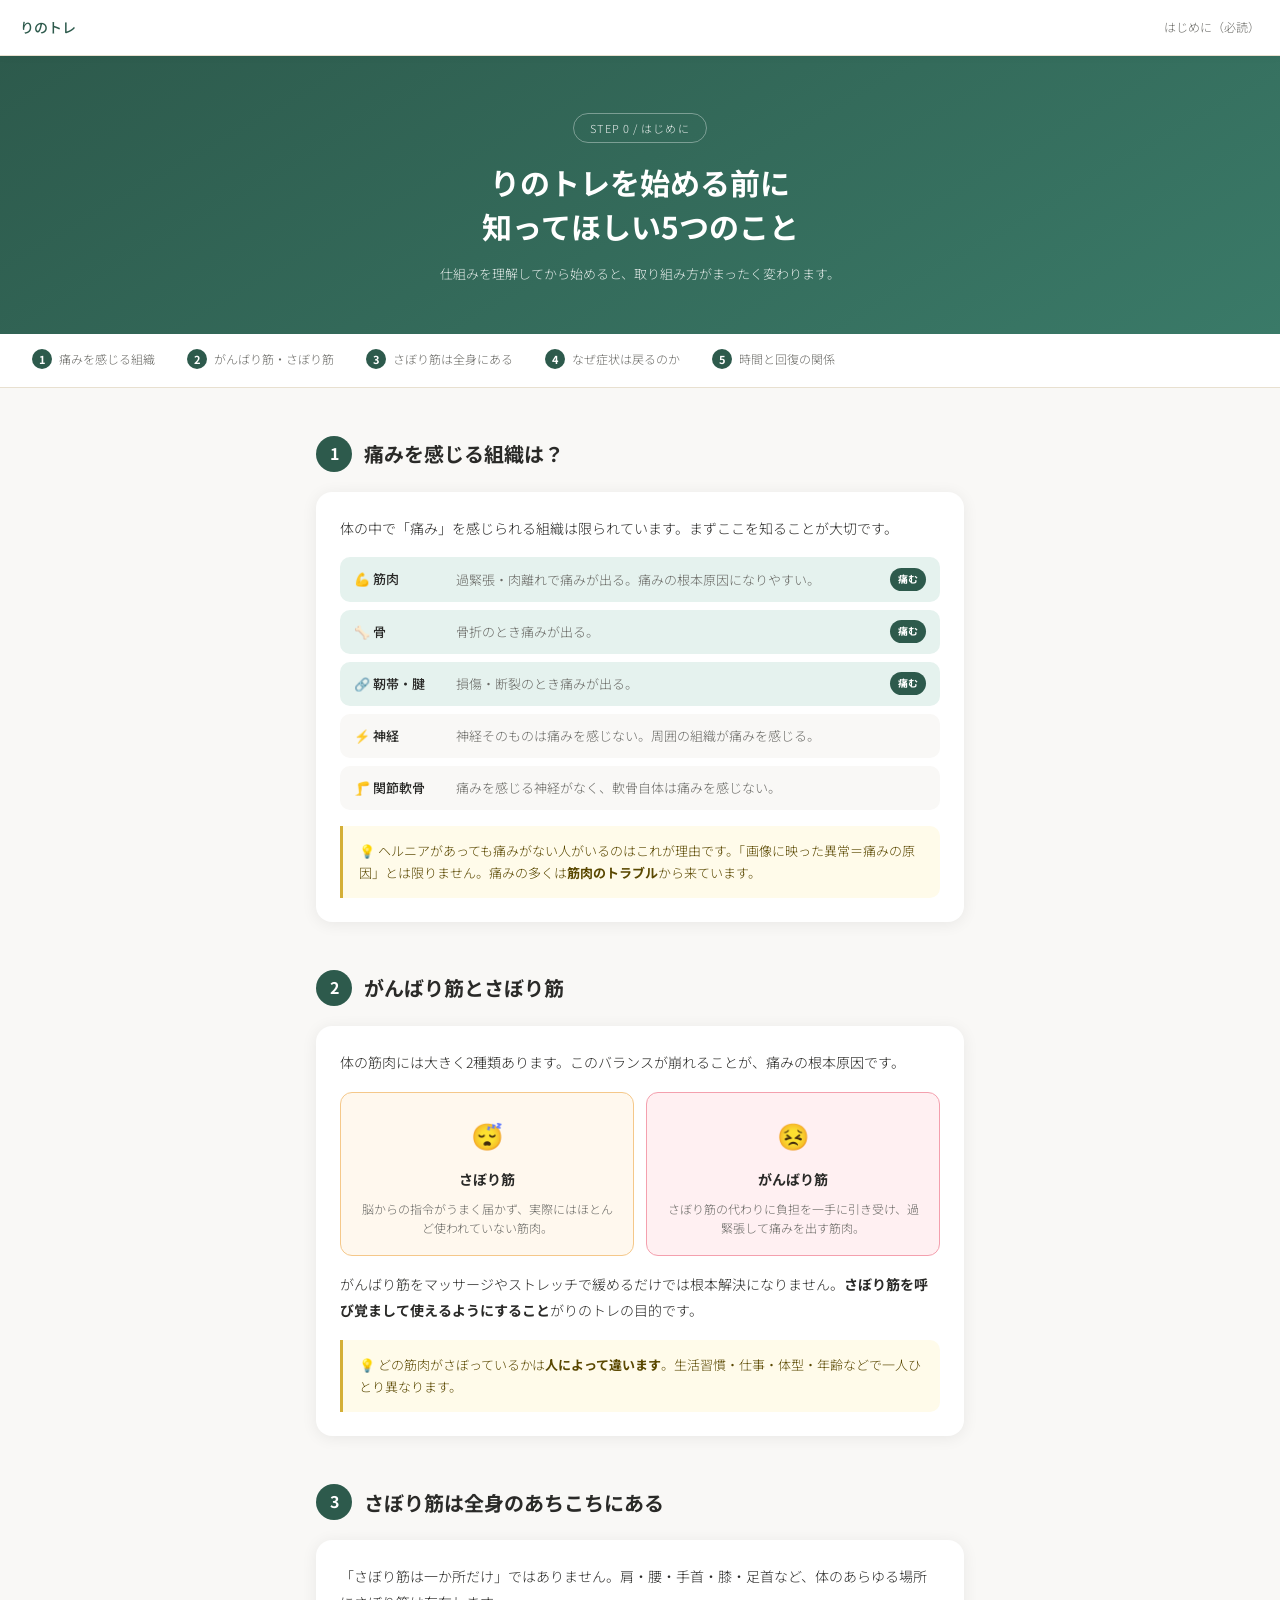
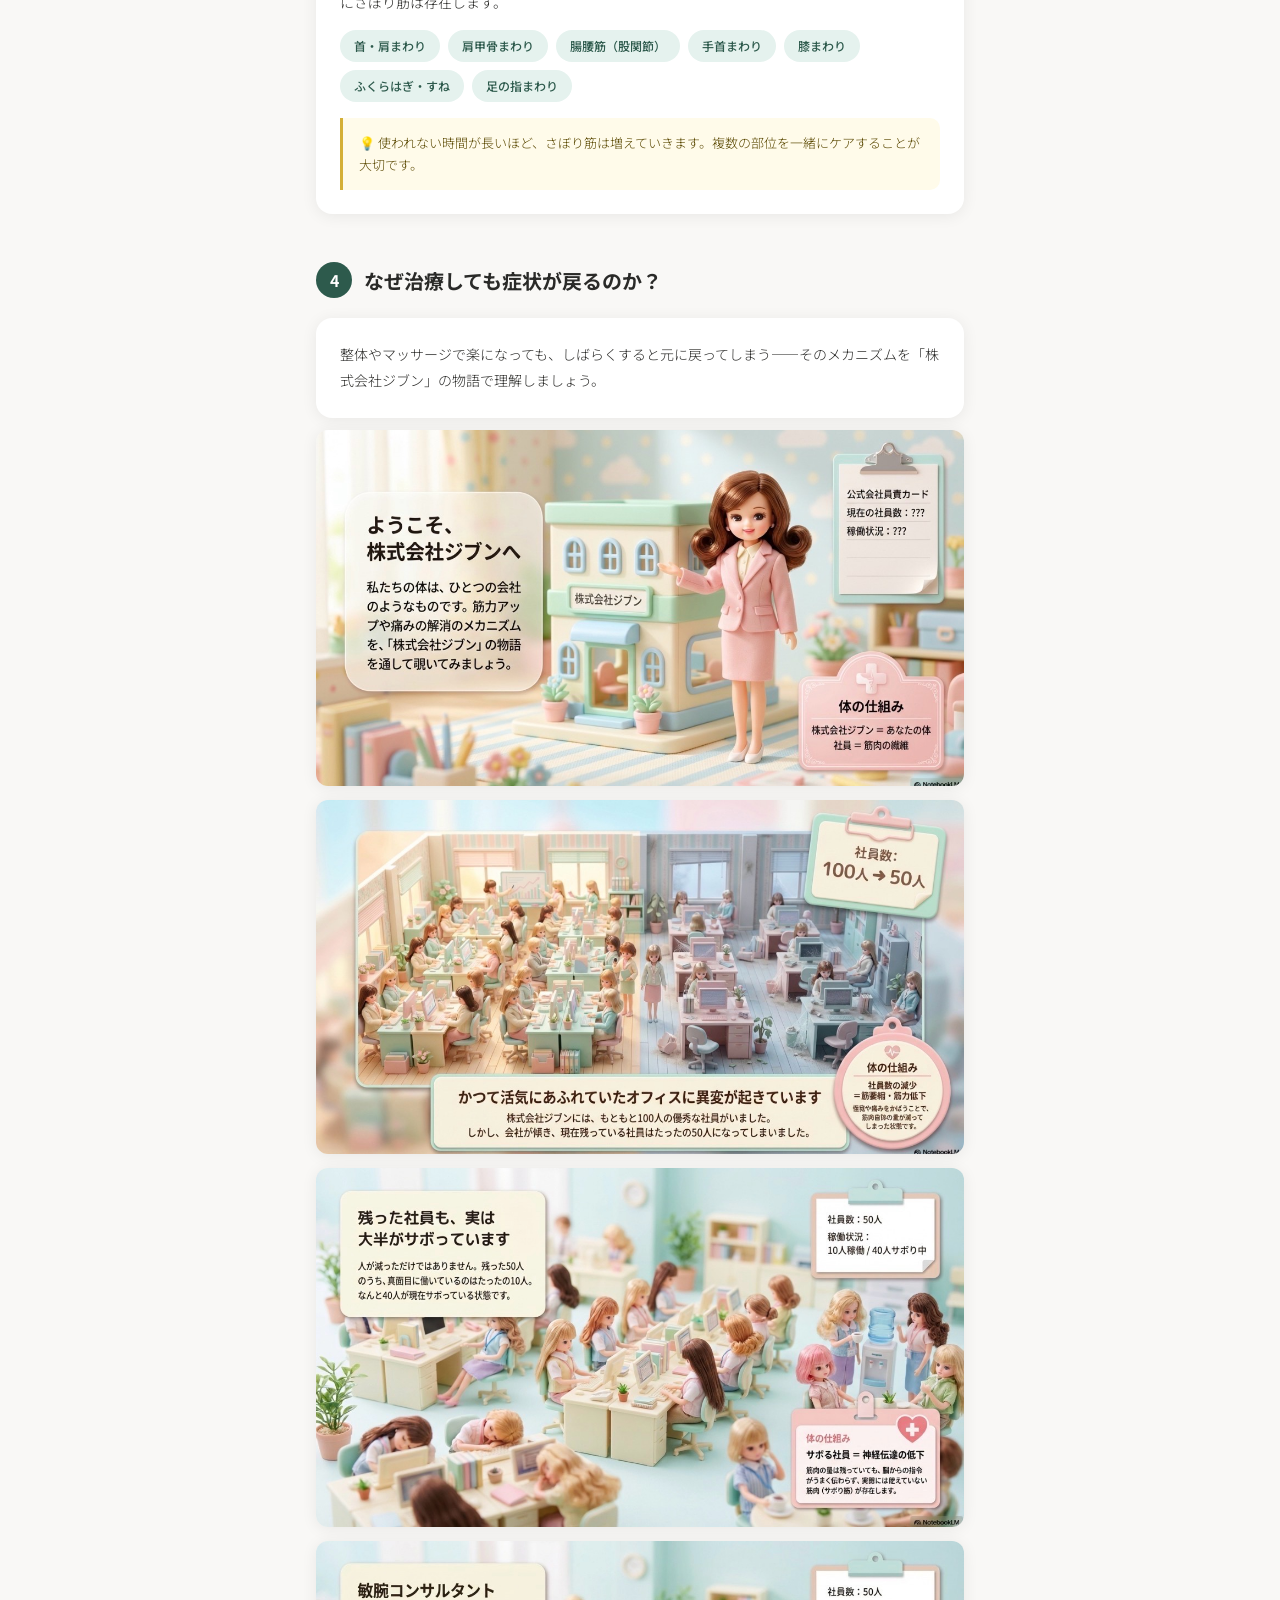
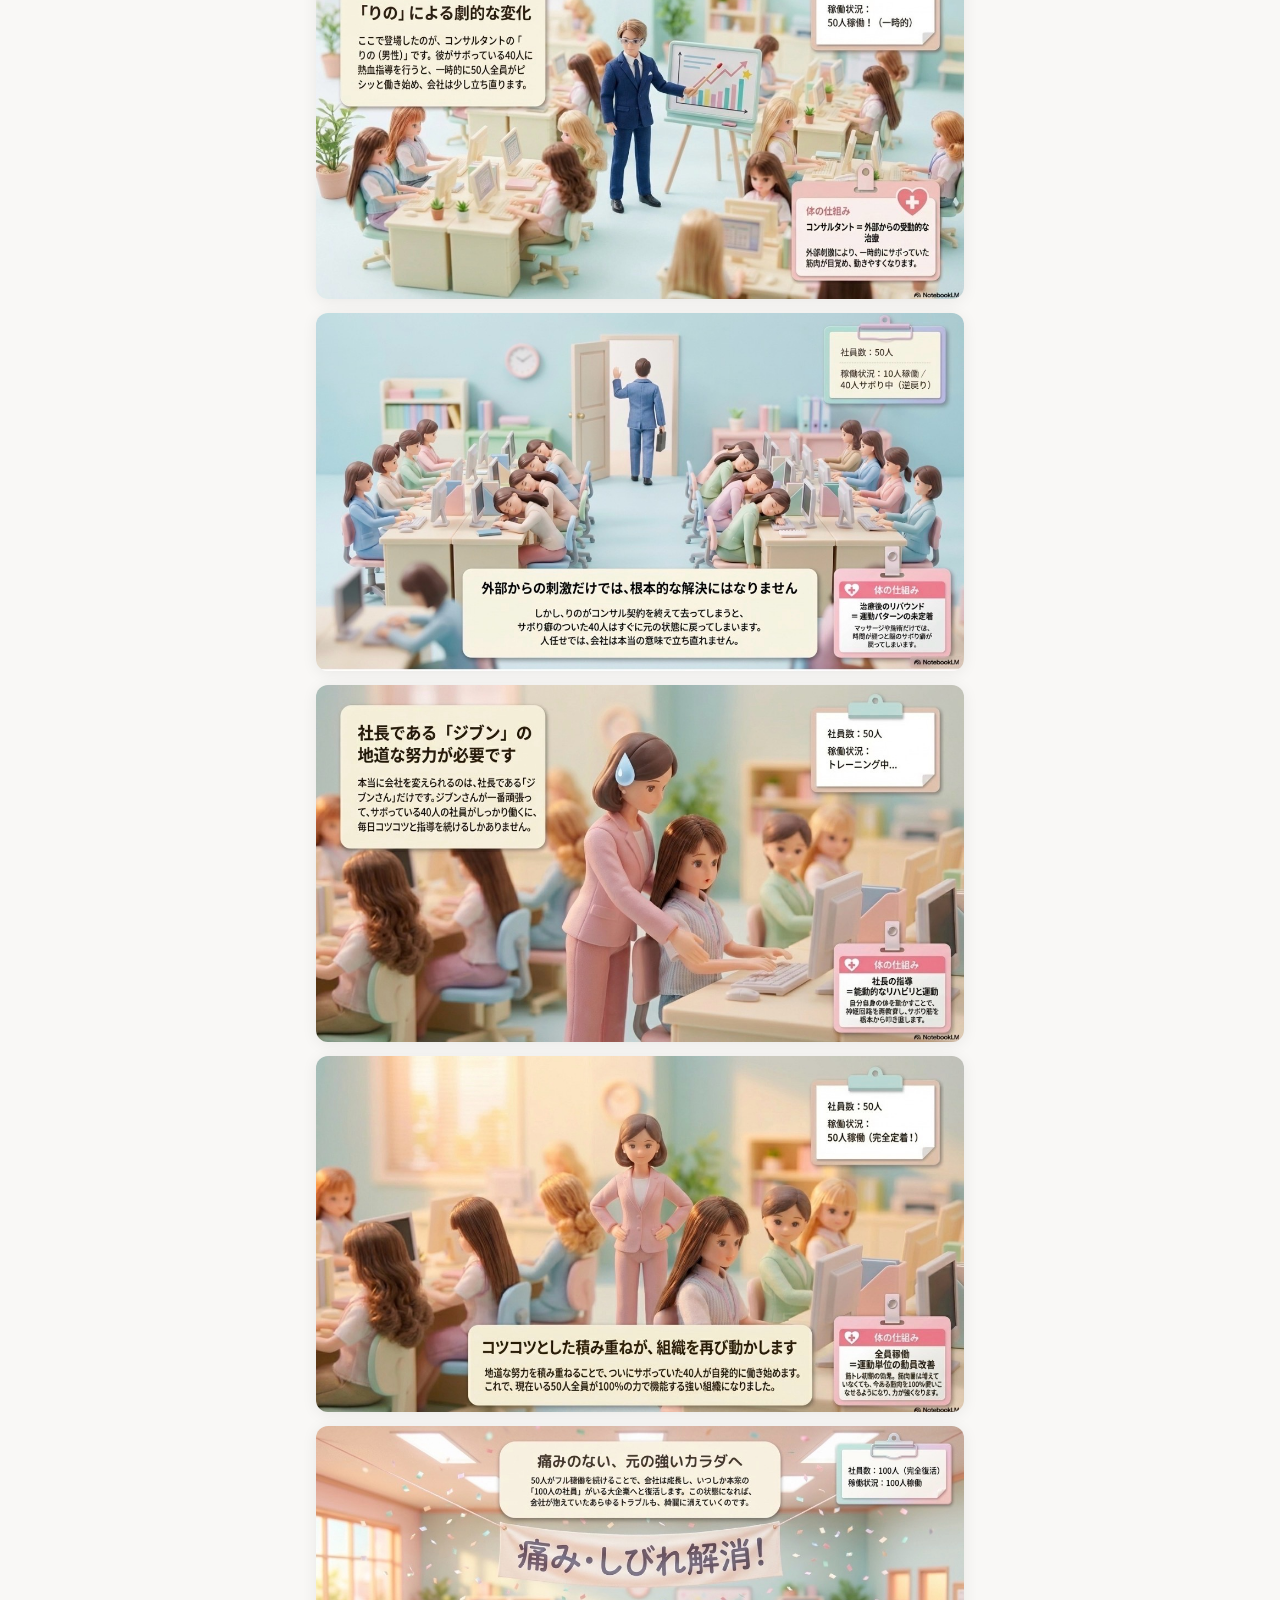
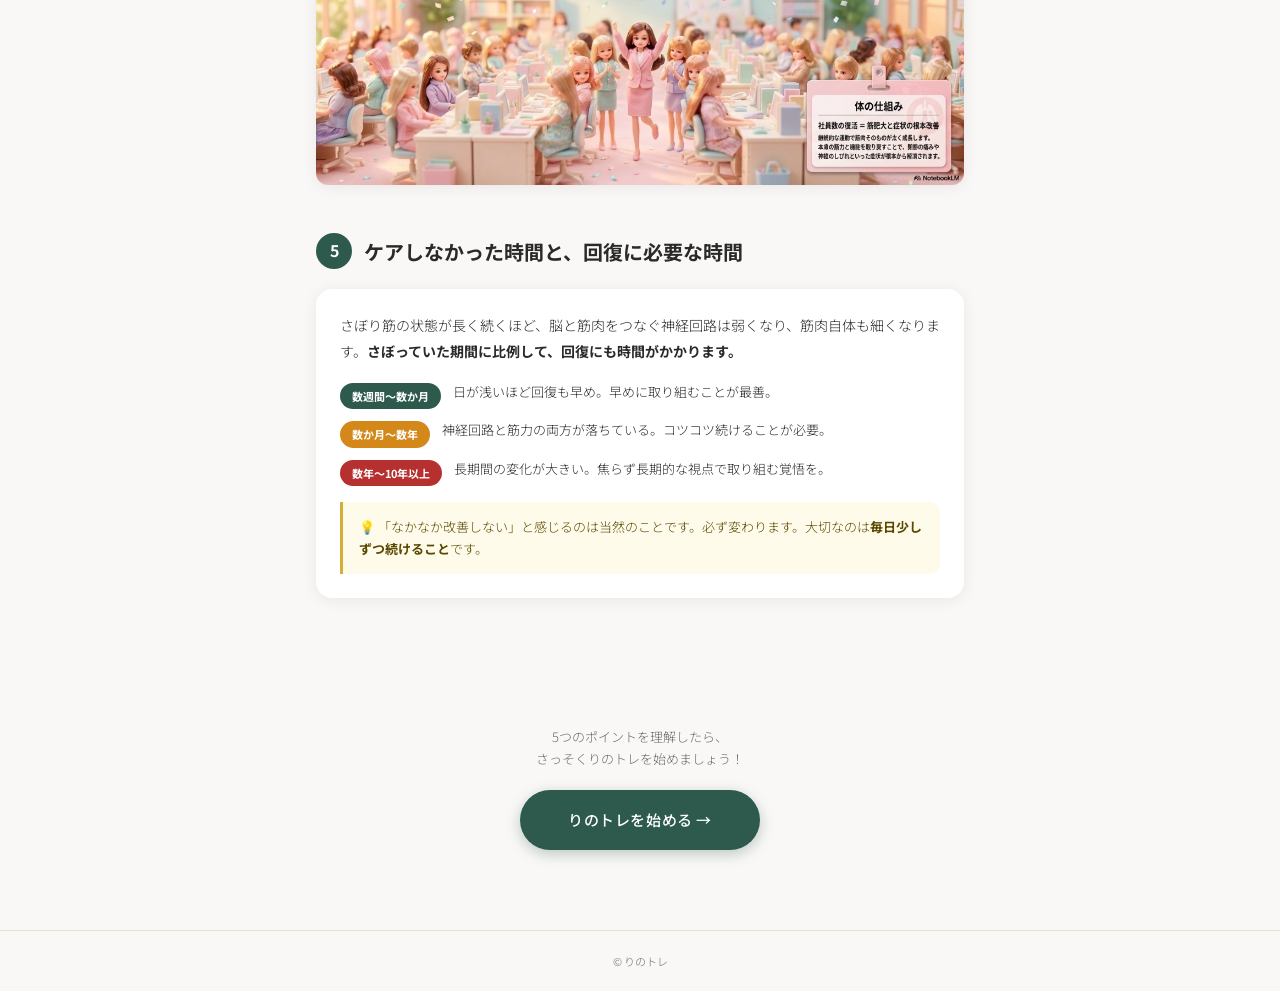
==== intro.html @ 824db657 "add intro page and update UX - Add intro.html: 前提条件5項目ページ（株式会社ジブン8枚画像含む） - Add story/ images: jibun-" ====
<!DOCTYPE html>
<html lang="ja">
<head>
  <meta charset="UTF-8">
  <meta name="viewport" content="width=device-width, initial-scale=1.0">
  <title>はじめに | りのトレ</title>
  <link rel="preconnect" href="https://fonts.googleapis.com">
  <link rel="preconnect" href="https://fonts.gstatic.com" crossorigin>
  <link href="https://fonts.googleapis.com/css2?family=Noto+Sans+JP:wght@300;400;500;700&display=swap" rel="stylesheet">
  <style>
    :root {
      --primary:    #2d5a4c;
      --primary-lt: #e5f2ee;
      --bg:         #f9f8f6;
      --white:      #ffffff;
      --charcoal:   #2A2A28;
      --mid:        #6A6A66;
      --border:     #E8E0D0;
      --accent:     #d4af37;
      --shadow:     0 2px 16px rgba(0,0,0,0.07);
      --radius:     16px;
    }

    *, *::before, *::after { margin: 0; padding: 0; box-sizing: border-box; }
    html { scroll-behavior: smooth; }
    body {
      font-family: 'Noto Sans JP', sans-serif;
      font-weight: 300;
      color: var(--charcoal);
      background: var(--bg);
      line-height: 1.85;
      -webkit-font-smoothing: antialiased;
    }

    /* ─── NAV ─── */
    nav {
      position: sticky; top: 0; z-index: 100;
      height: 56px;
      background: var(--white);
      border-bottom: 1px solid var(--border);
      display: flex; align-items: center; justify-content: space-between;
      padding: 0 20px;
      box-shadow: 0 1px 8px rgba(0,0,0,0.05);
    }
    .nav-logo { font-size: 14px; font-weight: 500; color: var(--primary); text-decoration: none; }
    .nav-sub  { font-size: 12px; color: var(--mid); }

    /* ─── HERO ─── */
    .hero {
      background: linear-gradient(150deg, var(--primary) 0%, #3a7a68 100%);
      color: #fff;
      text-align: center;
      padding: 56px 20px 48px;
    }
    .hero-badge {
      display: inline-block;
      border: 1px solid rgba(255,255,255,0.4);
      border-radius: 100px;
      padding: 4px 16px;
      font-size: 11px; letter-spacing: 0.1em;
      margin-bottom: 18px; opacity: 0.9;
    }
    .hero h1 {
      font-size: clamp(20px, 5vw, 30px);
      font-weight: 700; line-height: 1.45;
      margin-bottom: 14px;
    }
    .hero p {
      font-size: 13px; opacity: 0.85;
      max-width: 420px; margin: 0 auto;
    }

    /* ─── STEP STRIP ─── */
    .steps-strip {
      background: var(--white);
      border-bottom: 1px solid var(--border);
      overflow-x: auto;
      -webkit-overflow-scrolling: touch;
    }
    .steps-inner {
      display: flex; min-width: max-content;
      padding: 0 16px;
    }
    .step-link {
      display: flex; align-items: center; gap: 7px;
      padding: 14px 16px;
      text-decoration: none;
      font-size: 12px; color: var(--mid);
      border-bottom: 2px solid transparent;
      white-space: nowrap;
      transition: color 0.2s, border-color 0.2s;
    }
    .step-link:hover { color: var(--primary); border-bottom-color: var(--primary-lt); }
    .step-dot {
      width: 20px; height: 20px;
      background: var(--primary); color: #fff;
      border-radius: 50%;
      font-size: 11px; font-weight: 700;
      display: flex; align-items: center; justify-content: center;
      flex-shrink: 0;
    }

    /* ─── MAIN ─── */
    main { max-width: 680px; margin: 0 auto; padding: 48px 16px 80px; }

    /* ─── SECTION ─── */
    .sec { margin-bottom: 48px; }

    .sec-head {
      display: flex; align-items: center; gap: 12px;
      margin-bottom: 20px;
    }
    .sec-num {
      width: 36px; height: 36px; flex-shrink: 0;
      background: var(--primary); color: #fff;
      border-radius: 50%;
      font-size: 16px; font-weight: 700;
      display: flex; align-items: center; justify-content: center;
    }
    .sec-title {
      font-size: clamp(16px, 4vw, 20px);
      font-weight: 700; line-height: 1.35;
    }

    /* card */
    .card {
      background: var(--white);
      border-radius: var(--radius);
      box-shadow: var(--shadow);
      padding: 24px;
    }
    .card + .card { margin-top: 12px; }
    .card p { font-size: 14px; line-height: 1.85; }
    .card p + p { margin-top: 12px; }

    /* tissue list */
    .tissue-list { margin-top: 16px; display: flex; flex-direction: column; gap: 8px; }
    .tissue-row {
      display: flex; align-items: center; gap: 12px;
      padding: 10px 14px;
      border-radius: 10px;
      background: var(--bg);
      font-size: 13px;
    }
    .tissue-row.pain { background: var(--primary-lt); }
    .tissue-row-name { font-weight: 500; width: 90px; flex-shrink: 0; }
    .tissue-row-note { color: var(--mid); line-height: 1.5; }
    .badge-pain {
      margin-left: auto; flex-shrink: 0;
      background: var(--primary); color: #fff;
      font-size: 10px; font-weight: 700;
      padding: 2px 8px; border-radius: 100px;
    }

    /* muscle compare */
    .muscle-compare {
      display: grid;
      grid-template-columns: 1fr 1fr;
      gap: 12px;
      margin-top: 16px;
    }
    @media (max-width: 420px) {
      .muscle-compare { grid-template-columns: 1fr; }
    }
    .muscle-box {
      border-radius: 12px; padding: 18px 16px; text-align: center;
    }
    .muscle-box.sabori { background: #fff8ee; border: 1.5px solid #f5c88a; }
    .muscle-box.ganbari { background: #fff0f2; border: 1.5px solid #f4a0ae; }
    .muscle-box-icon { font-size: 26px; margin-bottom: 8px; }
    .muscle-box-name { font-size: 14px; font-weight: 700; margin-bottom: 6px; }
    .muscle-box-desc { font-size: 12px; color: var(--mid); line-height: 1.6; }

    /* insight */
    .insight {
      margin-top: 16px;
      padding: 14px 16px;
      background: #fffbea;
      border-left: 3px solid var(--accent);
      border-radius: 0 10px 10px 0;
      font-size: 13px; color: #5a4800; line-height: 1.7;
    }

    /* tags */
    .tag-wrap { display: flex; flex-wrap: wrap; gap: 8px; margin-top: 14px; }
    .tag {
      background: var(--primary-lt); color: var(--primary);
      border-radius: 100px; padding: 5px 14px;
      font-size: 12px; font-weight: 500;
    }

    /* story images */
    .story-intro { margin-bottom: 12px; }
    .story-grid { display: flex; flex-direction: column; gap: 14px; }
    .story-grid img {
      width: 100%; border-radius: 12px;
      box-shadow: var(--shadow); display: block;
    }

    /* time bars */
    .time-rows { display: flex; flex-direction: column; gap: 10px; margin-top: 16px; }
    .time-row { display: flex; gap: 12px; align-items: flex-start; }
    .time-badge {
      flex-shrink: 0; margin-top: 2px;
      padding: 3px 12px; border-radius: 100px;
      font-size: 11px; font-weight: 700; color: #fff;
    }
    .time-badge.short  { background: var(--primary); }
    .time-badge.mid    { background: #d4881a; }
    .time-badge.long   { background: #b73030; }
    .time-row-text { font-size: 13px; line-height: 1.7; }

    /* ─── CTA ─── */
    .cta {
      text-align: center;
      padding: 0 16px 80px;
    }
    .cta-note { font-size: 13px; color: var(--mid); margin-bottom: 20px; line-height: 1.7; }
    .cta-btn {
      display: inline-block;
      background: var(--primary); color: #fff;
      font-family: 'Noto Sans JP', sans-serif;
      font-size: 15px; font-weight: 500;
      padding: 16px 48px; border-radius: 100px;
      text-decoration: none;
      box-shadow: 0 4px 14px rgba(45,90,76,0.3);
      letter-spacing: 0.04em;
      transition: background 0.2s, transform 0.15s;
    }
    .cta-btn:hover { background: #214038; transform: translateY(-2px); }

    /* ─── REVEAL ─── */
    .reveal { opacity: 0; transform: translateY(18px); transition: opacity 0.5s ease, transform 0.5s ease; }
    .reveal.visible { opacity: 1; transform: translateY(0); }

    /* ─── FOOTER ─── */
    footer { text-align: center; padding: 20px; font-size: 11px; color: var(--mid); border-top: 1px solid var(--border); }
  </style>
</head>
<body>

<nav>
  <a class="nav-logo" href="index.html">りのトレ</a>
  <span class="nav-sub">はじめに（必読）</span>
</nav>

<!-- HERO -->
<div class="hero">
  <div class="hero-badge">STEP 0 / はじめに</div>
  <h1>りのトレを始める前に<br>知ってほしい5つのこと</h1>
  <p>仕組みを理解してから始めると、取り組み方がまったく変わります。</p>
</div>

<!-- STEP STRIP -->
<div class="steps-strip">
  <div class="steps-inner">
    <a class="step-link" href="#sec1"><span class="step-dot">1</span>痛みを感じる組織</a>
    <a class="step-link" href="#sec2"><span class="step-dot">2</span>がんばり筋・さぼり筋</a>
    <a class="step-link" href="#sec3"><span class="step-dot">3</span>さぼり筋は全身にある</a>
    <a class="step-link" href="#sec4"><span class="step-dot">4</span>なぜ症状は戻るのか</a>
    <a class="step-link" href="#sec5"><span class="step-dot">5</span>時間と回復の関係</a>
  </div>
</div>

<!-- MAIN -->
<main>

  <!-- ① -->
  <section id="sec1" class="sec reveal">
    <div class="sec-head">
      <div class="sec-num">1</div>
      <h2 class="sec-title">痛みを感じる組織は？</h2>
    </div>
    <div class="card">
      <p>体の中で「痛み」を感じられる組織は限られています。まずここを知ることが大切です。</p>
      <div class="tissue-list">
        <div class="tissue-row pain">
          <span class="tissue-row-name">💪 筋肉</span>
          <span class="tissue-row-note">過緊張・肉離れで痛みが出る。痛みの根本原因になりやすい。</span>
          <span class="badge-pain">痛む</span>
        </div>
        <div class="tissue-row pain">
          <span class="tissue-row-name">🦴 骨</span>
          <span class="tissue-row-note">骨折のとき痛みが出る。</span>
          <span class="badge-pain">痛む</span>
        </div>
        <div class="tissue-row pain">
          <span class="tissue-row-name">🔗 靭帯・腱</span>
          <span class="tissue-row-note">損傷・断裂のとき痛みが出る。</span>
          <span class="badge-pain">痛む</span>
        </div>
        <div class="tissue-row">
          <span class="tissue-row-name">⚡ 神経</span>
          <span class="tissue-row-note">神経そのものは痛みを感じない。周囲の組織が痛みを感じる。</span>
        </div>
        <div class="tissue-row">
          <span class="tissue-row-name">🦵 関節軟骨</span>
          <span class="tissue-row-note">痛みを感じる神経がなく、軟骨自体は痛みを感じない。</span>
        </div>
      </div>
      <div class="insight">
        💡 ヘルニアがあっても痛みがない人がいるのはこれが理由です。「画像に映った異常＝痛みの原因」とは限りません。痛みの多くは<strong>筋肉のトラブル</strong>から来ています。
      </div>
    </div>
  </section>

  <!-- ② -->
  <section id="sec2" class="sec reveal">
    <div class="sec-head">
      <div class="sec-num">2</div>
      <h2 class="sec-title">がんばり筋とさぼり筋</h2>
    </div>
    <div class="card">
      <p>体の筋肉には大きく2種類あります。このバランスが崩れることが、痛みの根本原因です。</p>
      <div class="muscle-compare">
        <div class="muscle-box sabori">
          <div class="muscle-box-icon">😴</div>
          <div class="muscle-box-name">さぼり筋</div>
          <div class="muscle-box-desc">脳からの指令がうまく届かず、実際にはほとんど使われていない筋肉。</div>
        </div>
        <div class="muscle-box ganbari">
          <div class="muscle-box-icon">😣</div>
          <div class="muscle-box-name">がんばり筋</div>
          <div class="muscle-box-desc">さぼり筋の代わりに負担を一手に引き受け、過緊張して痛みを出す筋肉。</div>
        </div>
      </div>
      <p style="margin-top:16px;">がんばり筋をマッサージやストレッチで緩めるだけでは根本解決になりません。<strong>さぼり筋を呼び覚まして使えるようにすること</strong>がりのトレの目的です。</p>
      <div class="insight">
        💡 どの筋肉がさぼっているかは<strong>人によって違います</strong>。生活習慣・仕事・体型・年齢などで一人ひとり異なります。
      </div>
    </div>
  </section>

  <!-- ③ -->
  <section id="sec3" class="sec reveal">
    <div class="sec-head">
      <div class="sec-num">3</div>
      <h2 class="sec-title">さぼり筋は全身のあちこちにある</h2>
    </div>
    <div class="card">
      <p>「さぼり筋は一か所だけ」ではありません。肩・腰・手首・膝・足首など、体のあらゆる場所にさぼり筋は存在します。</p>
      <div class="tag-wrap">
        <span class="tag">首・肩まわり</span>
        <span class="tag">肩甲骨まわり</span>
        <span class="tag">腸腰筋（股関節）</span>
        <span class="tag">手首まわり</span>
        <span class="tag">膝まわり</span>
        <span class="tag">ふくらはぎ・すね</span>
        <span class="tag">足の指まわり</span>
      </div>
      <div class="insight">
        💡 使われない時間が長いほど、さぼり筋は増えていきます。複数の部位を一緒にケアすることが大切です。
      </div>
    </div>
  </section>

  <!-- ④ -->
  <section id="sec4" class="sec reveal">
    <div class="sec-head">
      <div class="sec-num">4</div>
      <h2 class="sec-title">なぜ治療しても症状が戻るのか？</h2>
    </div>
    <div class="card story-intro">
      <p>整体やマッサージで楽になっても、しばらくすると元に戻ってしまう——そのメカニズムを「株式会社ジブン」の物語で理解しましょう。</p>
    </div>
    <div class="story-grid">
      <img class="reveal" src="story/jibun-01.jpg" alt="ようこそ、株式会社ジブンへ" loading="lazy">
      <img class="reveal" src="story/jibun-02.jpg" alt="かつて活気にあふれていたオフィスに異変が" loading="lazy">
      <img class="reveal" src="story/jibun-03.jpg" alt="残った社員も、実は大半がサボっています" loading="lazy">
      <img class="reveal" src="story/jibun-04.jpg" alt="敏腕コンサルタント「りの」による劇的な変化" loading="lazy">
      <img class="reveal" src="story/jibun-05.jpg" alt="外部からの刺激だけでは、根本的な解決にはなりません" loading="lazy">
      <img class="reveal" src="story/jibun-06.jpg" alt="社長である「ジブン」の地道な努力が必要です" loading="lazy">
      <img class="reveal" src="story/jibun-07.jpg" alt="コツコツとした積み重ねが、組織を再び動かします" loading="lazy">
      <img class="reveal" src="story/jibun-08.jpg" alt="痛みのない、元の強いカラダへ" loading="lazy">
    </div>
  </section>

  <!-- ⑤ -->
  <section id="sec5" class="sec reveal">
    <div class="sec-head">
      <div class="sec-num">5</div>
      <h2 class="sec-title">ケアしなかった時間と、回復に必要な時間</h2>
    </div>
    <div class="card">
      <p>さぼり筋の状態が長く続くほど、脳と筋肉をつなぐ神経回路は弱くなり、筋肉自体も細くなります。<strong>さぼっていた期間に比例して、回復にも時間がかかります。</strong></p>
      <div class="time-rows">
        <div class="time-row">
          <span class="time-badge short">数週間〜数か月</span>
          <span class="time-row-text">日が浅いほど回復も早め。早めに取り組むことが最善。</span>
        </div>
        <div class="time-row">
          <span class="time-badge mid">数か月〜数年</span>
          <span class="time-row-text">神経回路と筋力の両方が落ちている。コツコツ続けることが必要。</span>
        </div>
        <div class="time-row">
          <span class="time-badge long">数年〜10年以上</span>
          <span class="time-row-text">長期間の変化が大きい。焦らず長期的な視点で取り組む覚悟を。</span>
        </div>
      </div>
      <div class="insight">
        💡 「なかなか改善しない」と感じるのは当然のことです。必ず変わります。大切なのは<strong>毎日少しずつ続けること</strong>です。
      </div>
    </div>
  </section>

</main>

<!-- CTA -->
<div class="cta">
  <p class="cta-note">5つのポイントを理解したら、<br>さっそくりのトレを始めましょう！</p>
  <a class="cta-btn" href="index.html">りのトレを始める →</a>
</div>

<footer>© りのトレ</footer>

<script>
  const observer = new IntersectionObserver((entries) => {
    entries.forEach(e => {
      if (e.isIntersecting) {
        e.target.classList.add('visible');
        observer.unobserve(e.target);
      }
    });
  }, { threshold: 0.08 });
  document.querySelectorAll('.reveal').forEach(el => observer.observe(el));
</script>

</body>
</html>
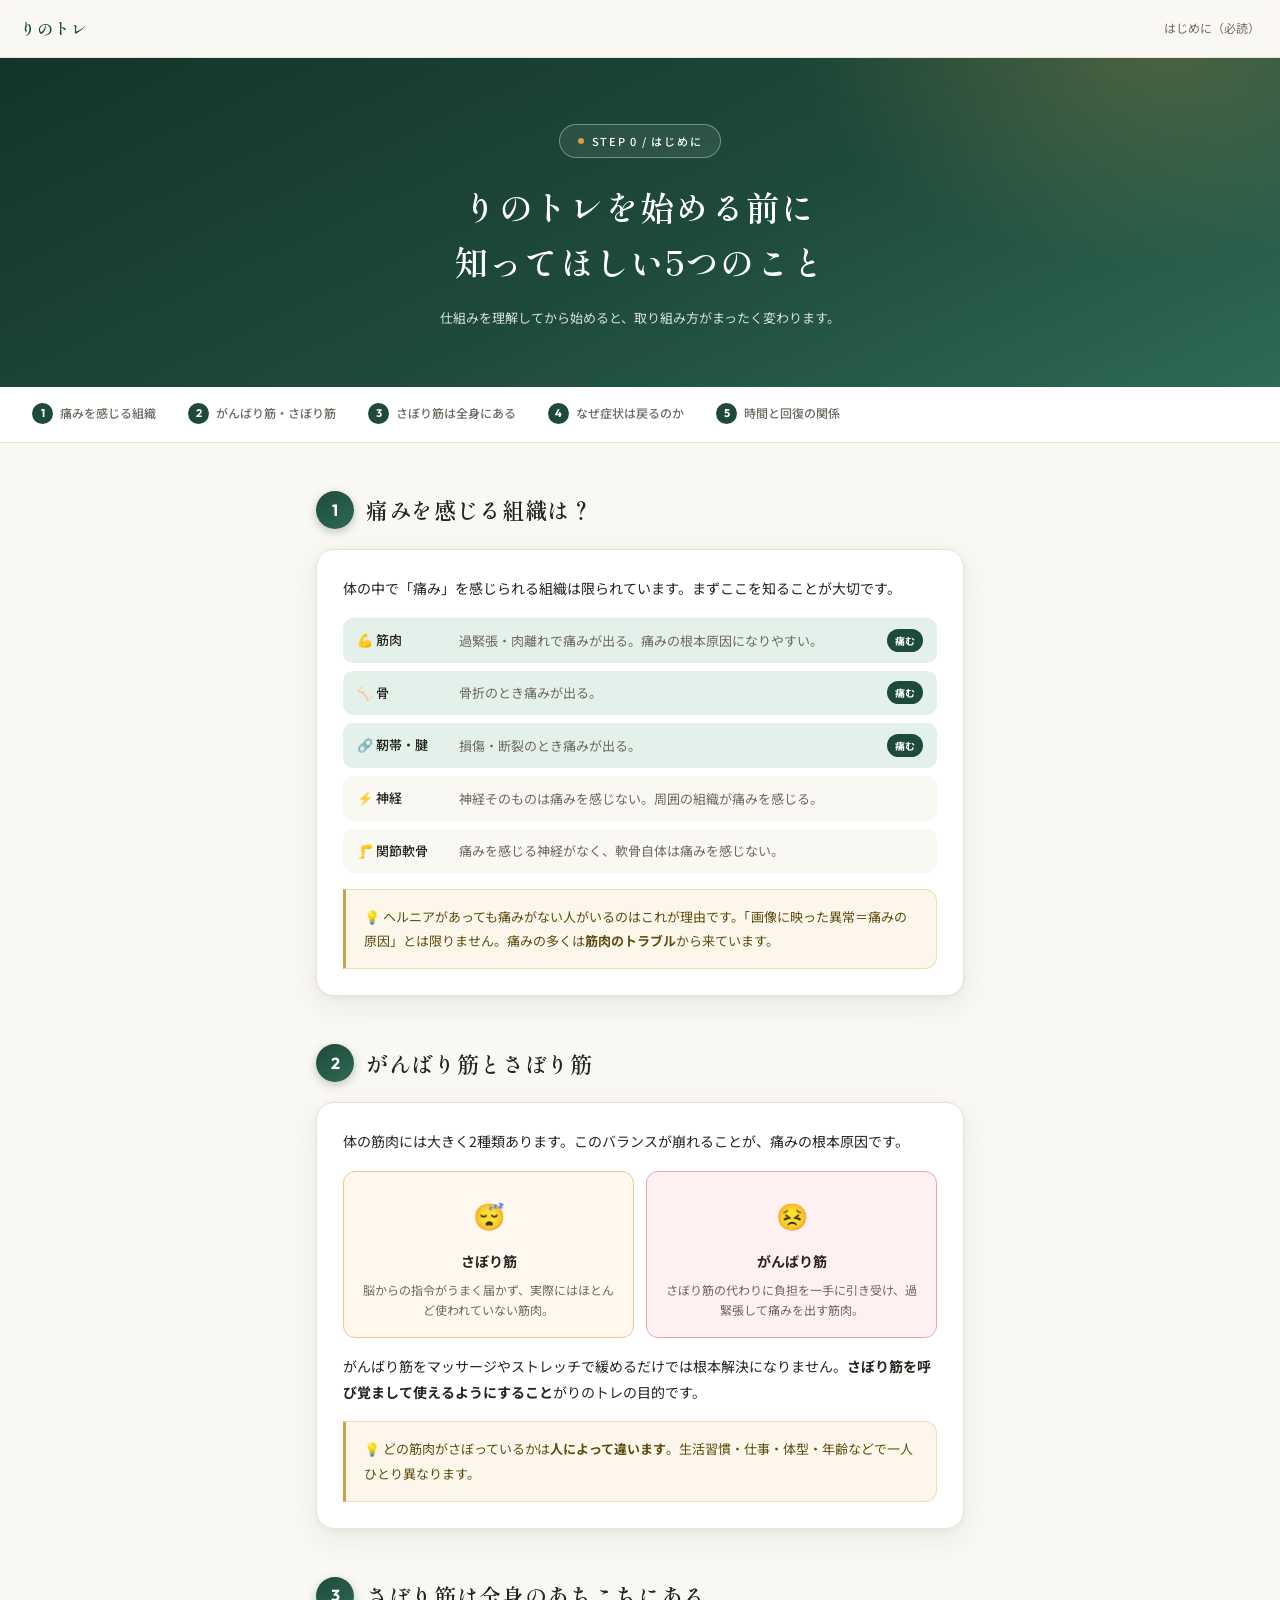
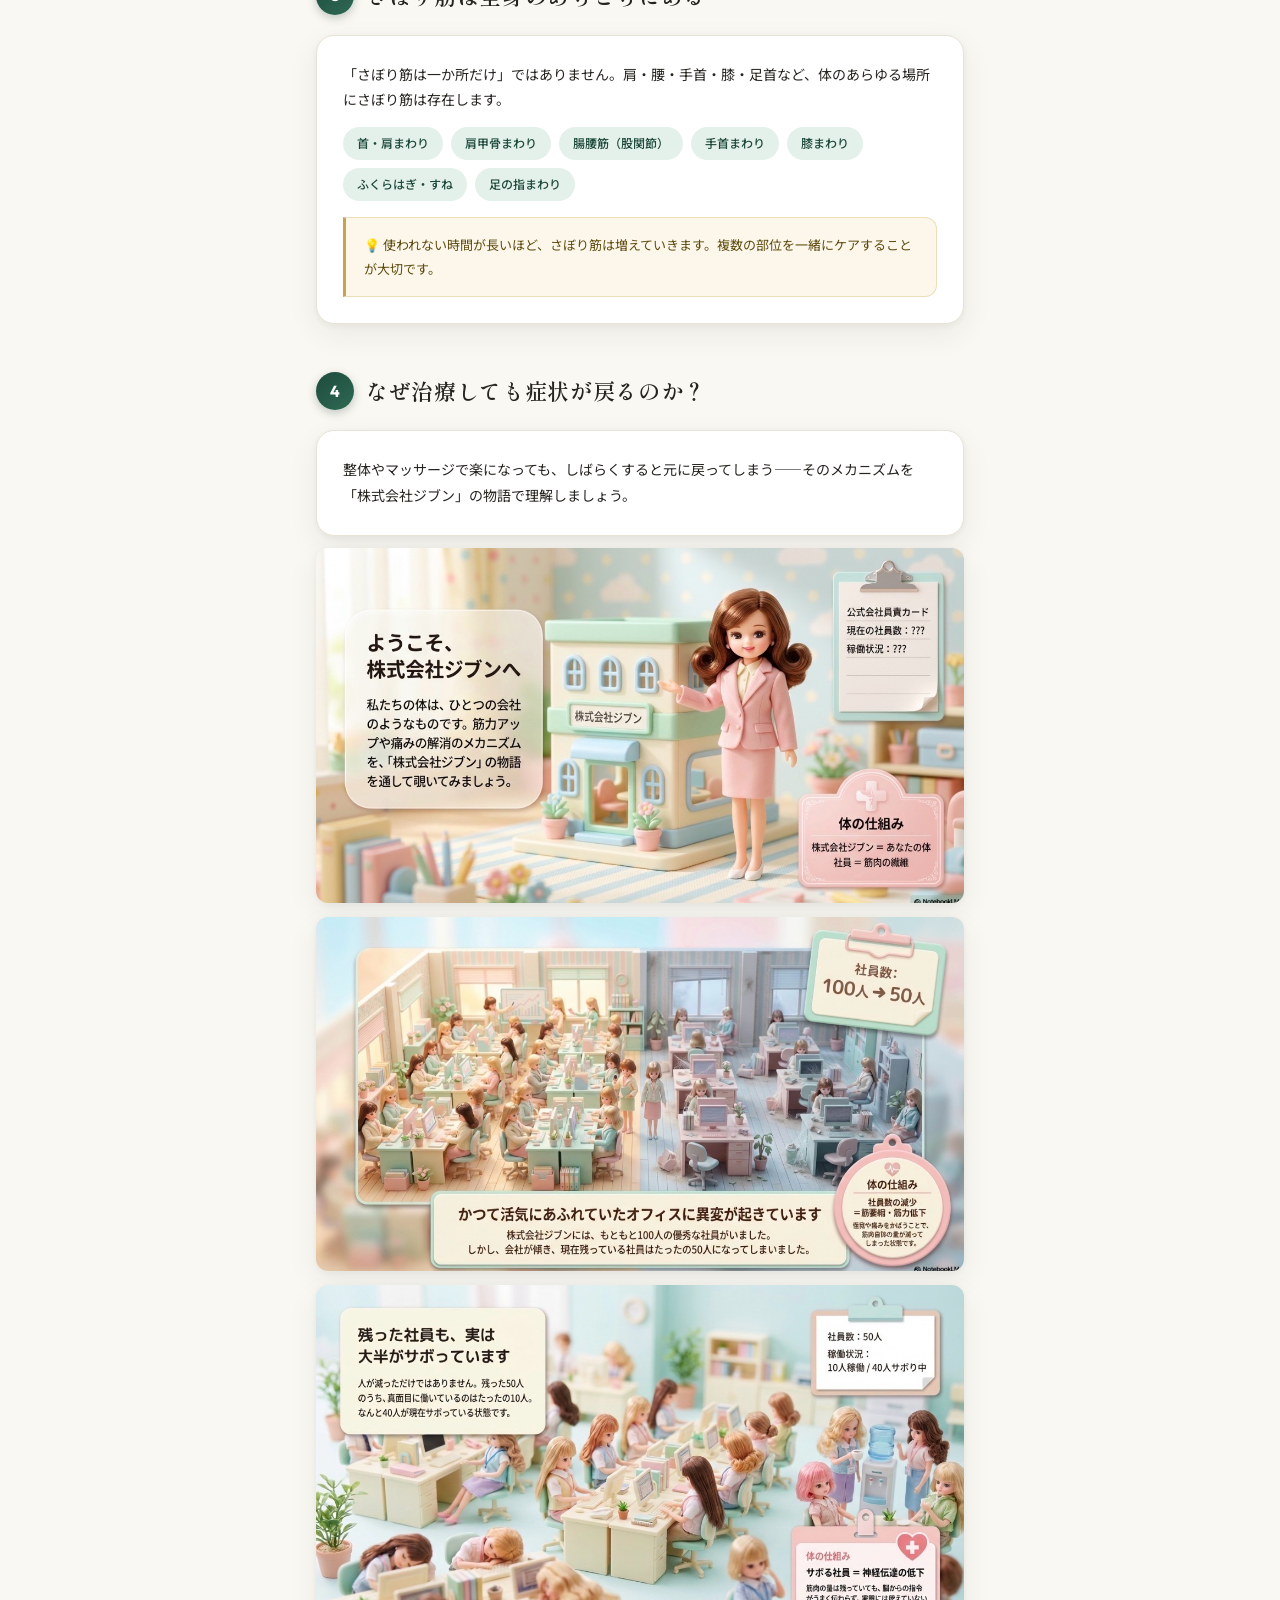
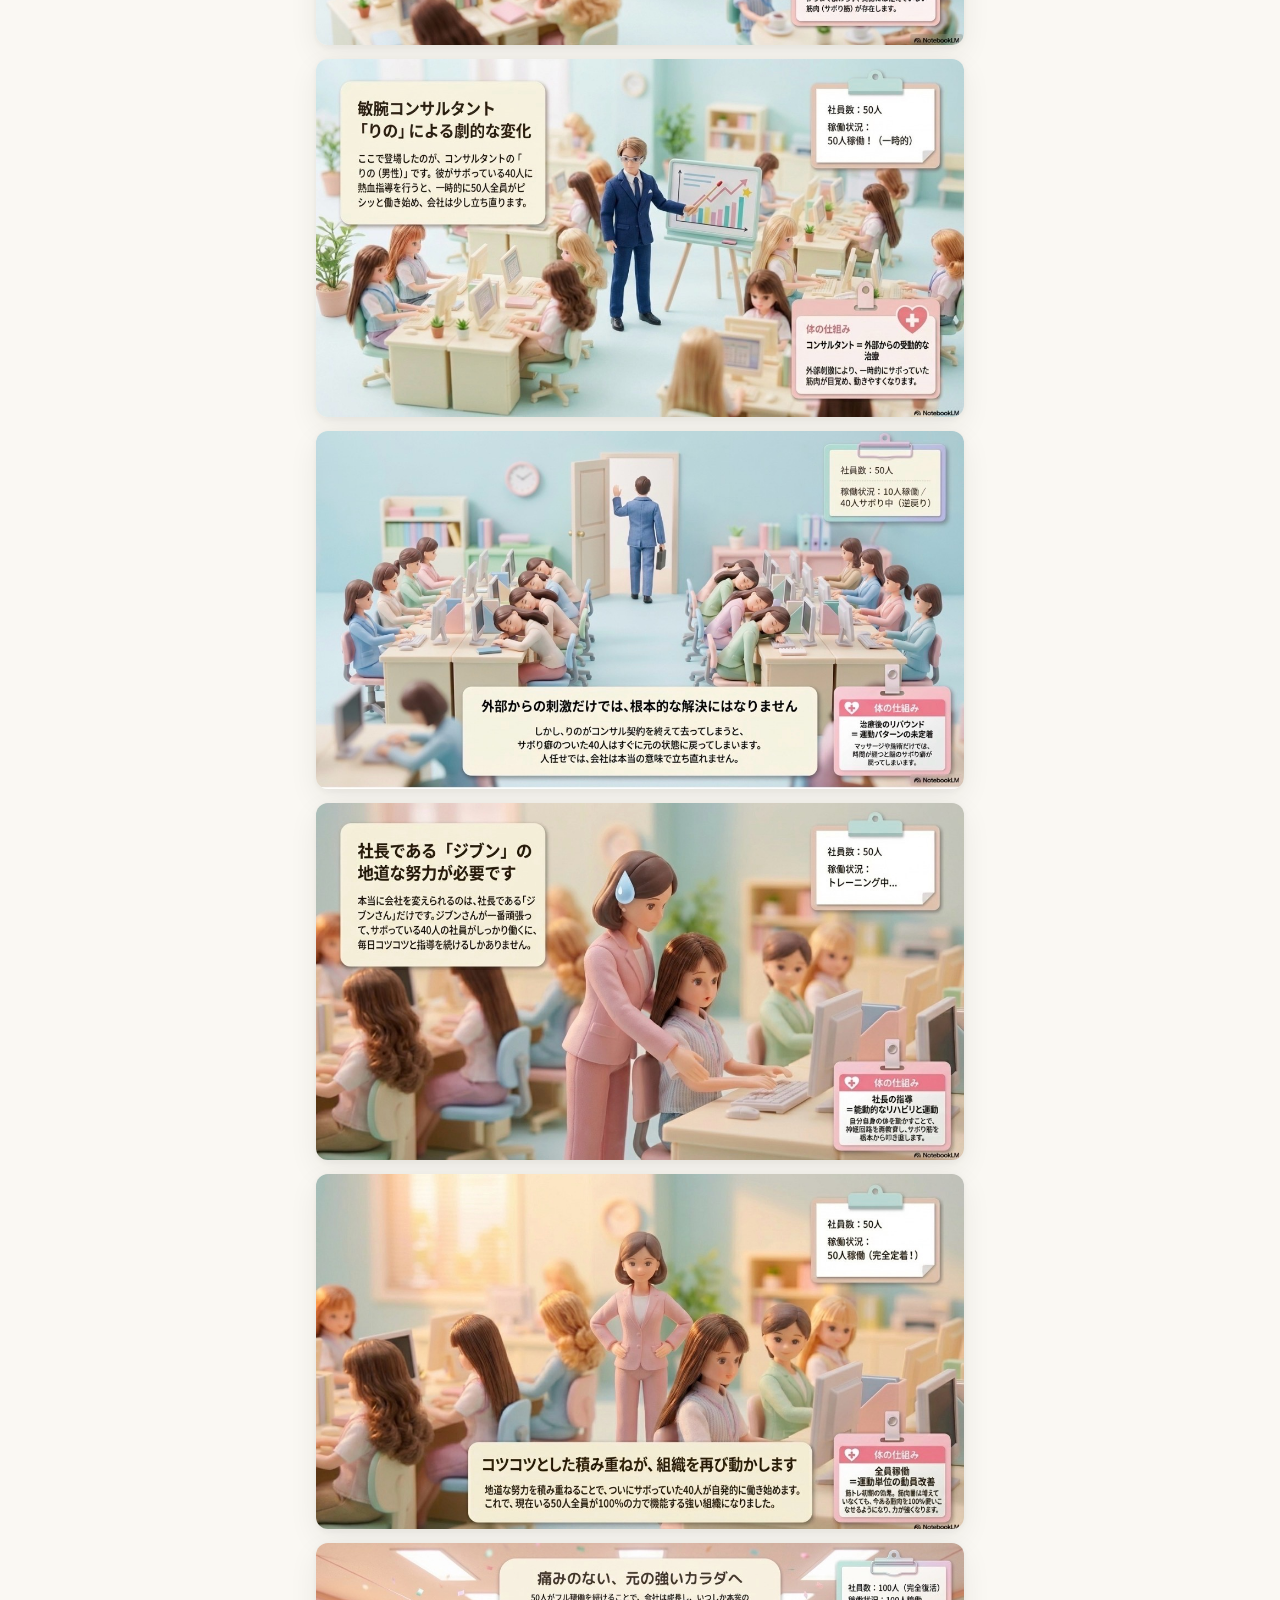
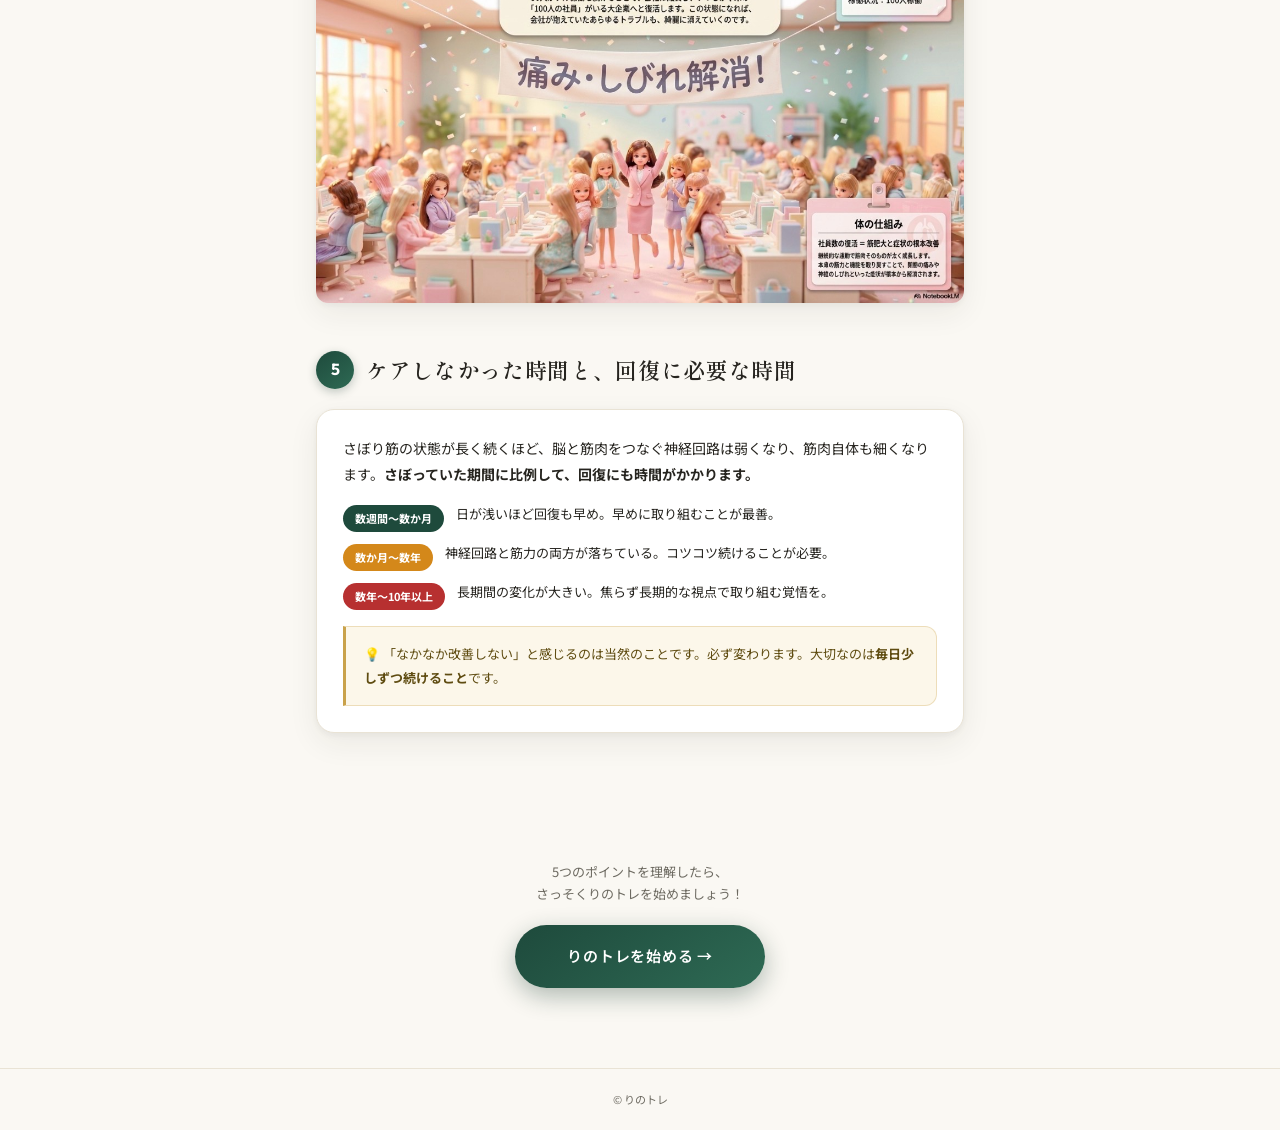
==== commit e4330a28: "redesign: premium wellness design v4 - 明朝体（Shippori Mincho）を見出しに導入し上質な和のトーンに刷新 - カラーパレットを深い松葉グリーン×アイ" ====
--- a/intro.html
+++ b/intro.html
@@ -6,68 +6,81 @@
   <title>はじめに | りのトレ</title>
   <link rel="preconnect" href="https://fonts.googleapis.com">
   <link rel="preconnect" href="https://fonts.gstatic.com" crossorigin>
-  <link href="https://fonts.googleapis.com/css2?family=Noto+Sans+JP:wght@300;400;500;700&display=swap" rel="stylesheet">
+  <link href="https://fonts.googleapis.com/css2?family=Noto+Sans+JP:wght@300;400;500;600;700&family=Outfit:wght@400;600;700&family=Shippori+Mincho:wght@500;600;700&display=swap" rel="stylesheet">
+  <meta name="theme-color" content="#1E4A3C">
   <style>
     :root {
-      --primary:    #2d5a4c;
-      --primary-lt: #e5f2ee;
-      --bg:         #f9f8f6;
-      --white:      #ffffff;
-      --charcoal:   #2A2A28;
-      --mid:        #6A6A66;
-      --border:     #E8E0D0;
-      --accent:     #d4af37;
-      --shadow:     0 2px 16px rgba(0,0,0,0.07);
-      --radius:     16px;
+      --primary:      #1E4A3C;
+      --primary-deep: #143529;
+      --primary-lt:   #E4F0EA;
+      --bg:           #FAF8F3;
+      --white:        #FFFFFF;
+      --charcoal:     #26241F;
+      --mid:          #6D6A61;
+      --border:       #E9E3D5;
+      --accent:       #C9A24B;
+      --shadow:       0 2px 6px rgba(38,36,31,0.05), 0 10px 30px rgba(38,36,31,0.07);
+      --radius:       18px;
+      --font-serif:   'Shippori Mincho', serif;
     }
 
     *, *::before, *::after { margin: 0; padding: 0; box-sizing: border-box; }
     html { scroll-behavior: smooth; }
+    ::selection { background: var(--primary); color: #fff; }
     body {
       font-family: 'Noto Sans JP', sans-serif;
-      font-weight: 300;
+      font-weight: 400;
       color: var(--charcoal);
       background: var(--bg);
-      line-height: 1.85;
+      line-height: 1.9;
       -webkit-font-smoothing: antialiased;
     }
 
     /* ─── NAV ─── */
     nav {
       position: sticky; top: 0; z-index: 100;
-      height: 56px;
-      background: var(--white);
+      height: 58px;
+      background: rgba(250,248,243,0.88);
+      backdrop-filter: blur(14px);
       border-bottom: 1px solid var(--border);
       display: flex; align-items: center; justify-content: space-between;
       padding: 0 20px;
-      box-shadow: 0 1px 8px rgba(0,0,0,0.05);
-    }
-    .nav-logo { font-size: 14px; font-weight: 500; color: var(--primary); text-decoration: none; }
+    }
+    .nav-logo { font-family: var(--font-serif); font-size: 16px; font-weight: 600; color: var(--primary); text-decoration: none; letter-spacing: 0.06em; }
     .nav-sub  { font-size: 12px; color: var(--mid); }
 
     /* ─── HERO ─── */
     .hero {
-      background: linear-gradient(150deg, var(--primary) 0%, #3a7a68 100%);
+      background:
+        radial-gradient(ellipse 600px 400px at 90% -10%, rgba(201,162,75,0.28), transparent 60%),
+        linear-gradient(155deg, var(--primary-deep) 0%, var(--primary) 55%, #2E6A54 100%);
       color: #fff;
       text-align: center;
-      padding: 56px 20px 48px;
+      padding: 64px 20px 56px;
+      position: relative; overflow: hidden;
     }
     .hero-badge {
-      display: inline-block;
-      border: 1px solid rgba(255,255,255,0.4);
+      display: inline-flex; align-items: center; gap: 8px;
+      border: 1px solid rgba(255,255,255,0.35);
+      background: rgba(255,255,255,0.08);
       border-radius: 100px;
-      padding: 4px 16px;
-      font-size: 11px; letter-spacing: 0.1em;
-      margin-bottom: 18px; opacity: 0.9;
+      padding: 6px 18px;
+      font-size: 11px; letter-spacing: 0.16em;
+      margin-bottom: 22px; font-weight: 500;
+    }
+    .hero-badge::before {
+      content: ''; width: 6px; height: 6px; border-radius: 50%;
+      background: var(--accent);
     }
     .hero h1 {
-      font-size: clamp(20px, 5vw, 30px);
-      font-weight: 700; line-height: 1.45;
-      margin-bottom: 14px;
+      font-family: var(--font-serif);
+      font-size: clamp(22px, 5vw, 34px);
+      font-weight: 600; line-height: 1.6;
+      margin-bottom: 16px; letter-spacing: 0.04em;
     }
     .hero p {
-      font-size: 13px; opacity: 0.85;
-      max-width: 420px; margin: 0 auto;
+      font-size: 13px; opacity: 0.82;
+      max-width: 440px; margin: 0 auto; line-height: 2;
     }
 
     /* ─── STEP STRIP ─── */
@@ -83,18 +96,19 @@
     }
     .step-link {
       display: flex; align-items: center; gap: 7px;
-      padding: 14px 16px;
+      padding: 15px 16px;
       text-decoration: none;
-      font-size: 12px; color: var(--mid);
+      font-size: 12px; color: var(--mid); font-weight: 500;
       border-bottom: 2px solid transparent;
       white-space: nowrap;
       transition: color 0.2s, border-color 0.2s;
     }
-    .step-link:hover { color: var(--primary); border-bottom-color: var(--primary-lt); }
+    .step-link:hover { color: var(--primary); border-bottom-color: var(--accent); }
     .step-dot {
-      width: 20px; height: 20px;
+      width: 21px; height: 21px;
       background: var(--primary); color: #fff;
       border-radius: 50%;
+      font-family: 'Outfit', sans-serif;
       font-size: 11px; font-weight: 700;
       display: flex; align-items: center; justify-content: center;
       flex-shrink: 0;
@@ -111,23 +125,28 @@
       margin-bottom: 20px;
     }
     .sec-num {
-      width: 36px; height: 36px; flex-shrink: 0;
-      background: var(--primary); color: #fff;
+      width: 38px; height: 38px; flex-shrink: 0;
+      background: linear-gradient(145deg, var(--primary), #2E6A54);
+      color: #fff;
       border-radius: 50%;
+      font-family: 'Outfit', sans-serif;
       font-size: 16px; font-weight: 700;
       display: flex; align-items: center; justify-content: center;
+      box-shadow: 0 3px 10px rgba(20,53,41,0.25);
     }
     .sec-title {
-      font-size: clamp(16px, 4vw, 20px);
-      font-weight: 700; line-height: 1.35;
+      font-family: var(--font-serif);
+      font-size: clamp(17px, 4vw, 22px);
+      font-weight: 600; line-height: 1.45; letter-spacing: 0.03em;
     }
 
     /* card */
     .card {
       background: var(--white);
+      border: 1px solid var(--border);
       border-radius: var(--radius);
       box-shadow: var(--shadow);
-      padding: 24px;
+      padding: 26px;
     }
     .card + .card { margin-top: 12px; }
     .card p { font-size: 14px; line-height: 1.85; }
@@ -174,11 +193,12 @@
     /* insight */
     .insight {
       margin-top: 16px;
-      padding: 14px 16px;
-      background: #fffbea;
+      padding: 15px 18px;
+      background: #FCF7EA;
+      border: 1px solid rgba(201,162,75,0.3);
       border-left: 3px solid var(--accent);
-      border-radius: 0 10px 10px 0;
-      font-size: 13px; color: #5a4800; line-height: 1.7;
+      border-radius: 0 12px 12px 0;
+      font-size: 13px; color: #5F4C11; line-height: 1.85;
     }
 
     /* tags */
@@ -218,16 +238,17 @@
     .cta-note { font-size: 13px; color: var(--mid); margin-bottom: 20px; line-height: 1.7; }
     .cta-btn {
       display: inline-block;
-      background: var(--primary); color: #fff;
+      background: linear-gradient(145deg, var(--primary), #2E6A54);
+      color: #fff;
       font-family: 'Noto Sans JP', sans-serif;
-      font-size: 15px; font-weight: 500;
-      padding: 16px 48px; border-radius: 100px;
+      font-size: 15px; font-weight: 600;
+      padding: 17px 52px; border-radius: 100px;
       text-decoration: none;
-      box-shadow: 0 4px 14px rgba(45,90,76,0.3);
-      letter-spacing: 0.04em;
-      transition: background 0.2s, transform 0.15s;
-    }
-    .cta-btn:hover { background: #214038; transform: translateY(-2px); }
+      box-shadow: 0 8px 24px rgba(20,53,41,0.32);
+      letter-spacing: 0.05em;
+      transition: box-shadow 0.2s, transform 0.15s;
+    }
+    .cta-btn:hover { transform: translateY(-3px); box-shadow: 0 12px 30px rgba(20,53,41,0.4); }
 
     /* ─── REVEAL ─── */
     .reveal { opacity: 0; transform: translateY(18px); transition: opacity 0.5s ease, transform 0.5s ease; }
@@ -408,7 +429,7 @@
 <!-- CTA -->
 <div class="cta">
   <p class="cta-note">5つのポイントを理解したら、<br>さっそくりのトレを始めましょう！</p>
-  <a class="cta-btn" href="index.html">りのトレを始める →</a>
+  <a class="cta-btn" href="index.html" onclick="localStorage.setItem('rino_intro_seen','1')">りのトレを始める →</a>
 </div>
 
 <footer>© りのトレ</footer>
@@ -423,6 +444,10 @@
     });
   }, { threshold: 0.08 });
   document.querySelectorAll('.reveal').forEach(el => observer.observe(el));
+  // 安全網：観測が動かない環境でも3秒後には全て表示する
+  setTimeout(() => {
+    document.querySelectorAll('.reveal:not(.visible)').forEach(el => el.classList.add('visible'));
+  }, 3000);
 </script>
 
 </body>
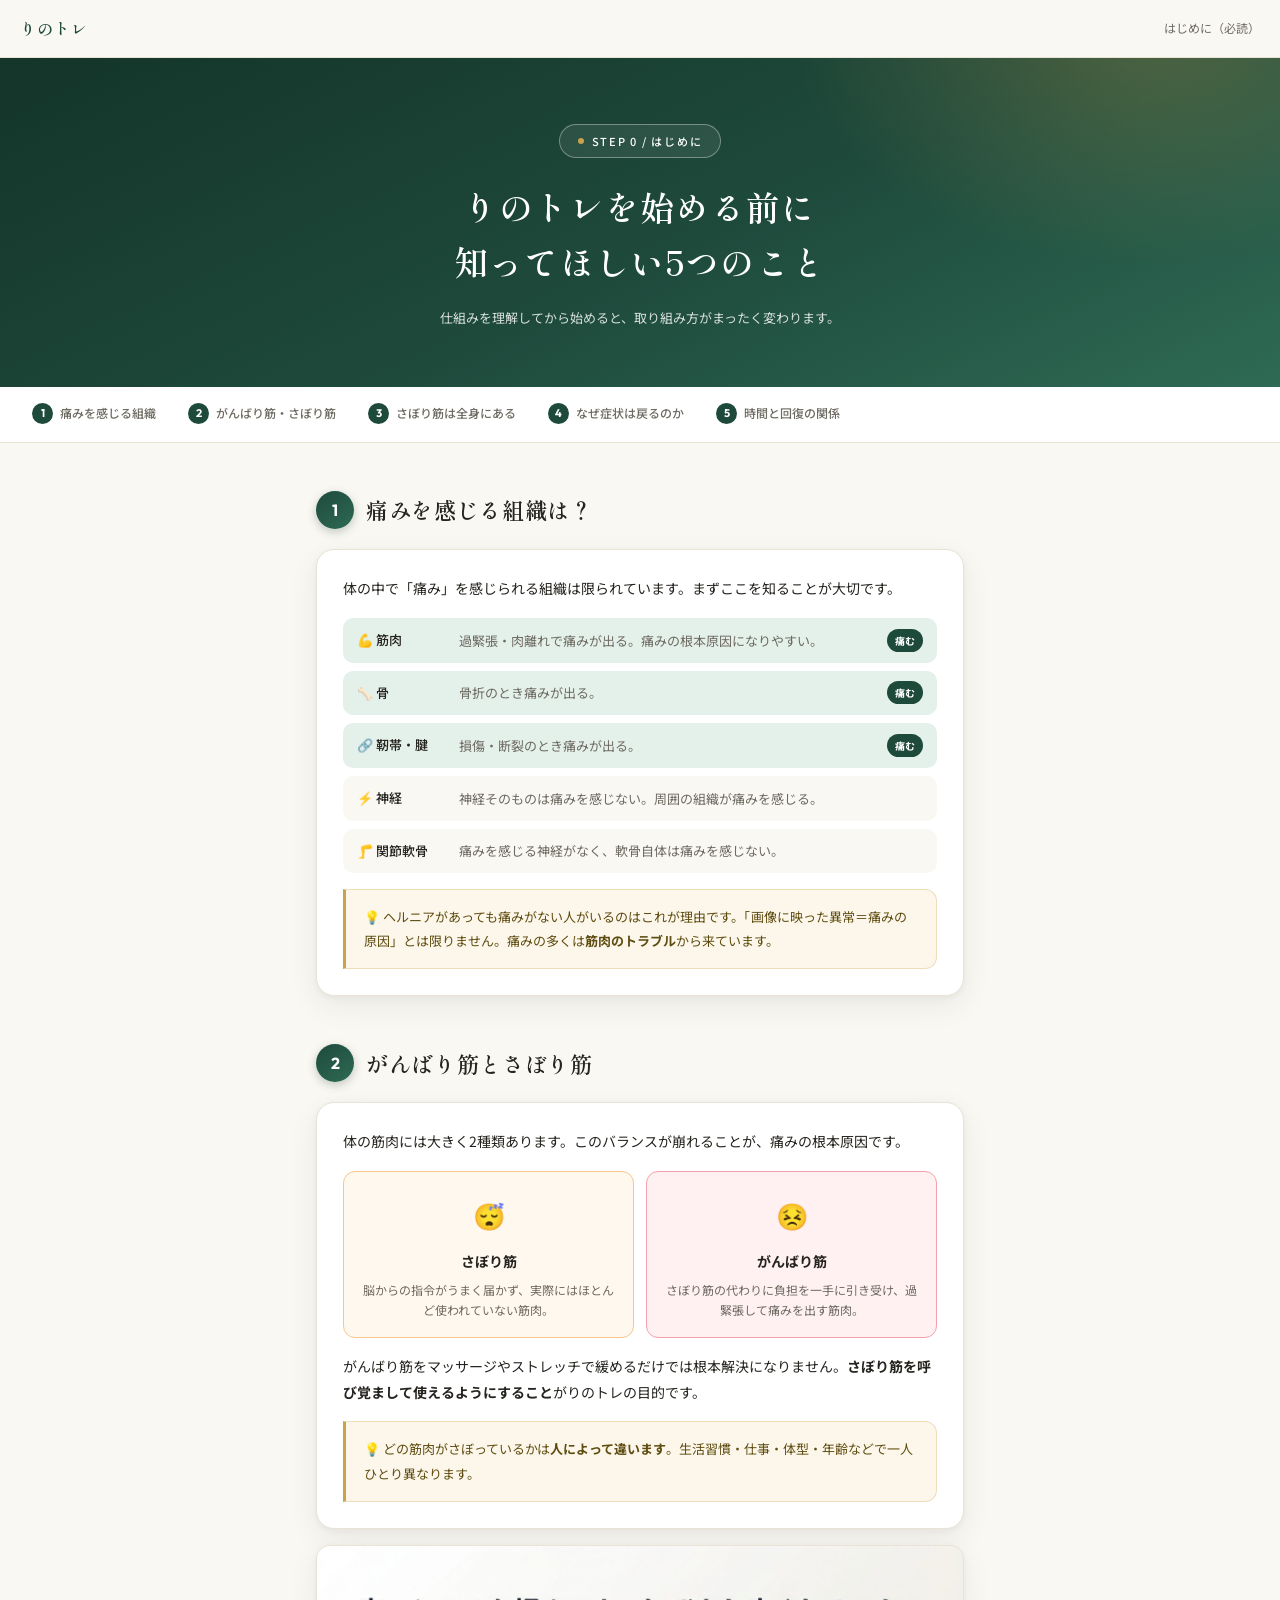
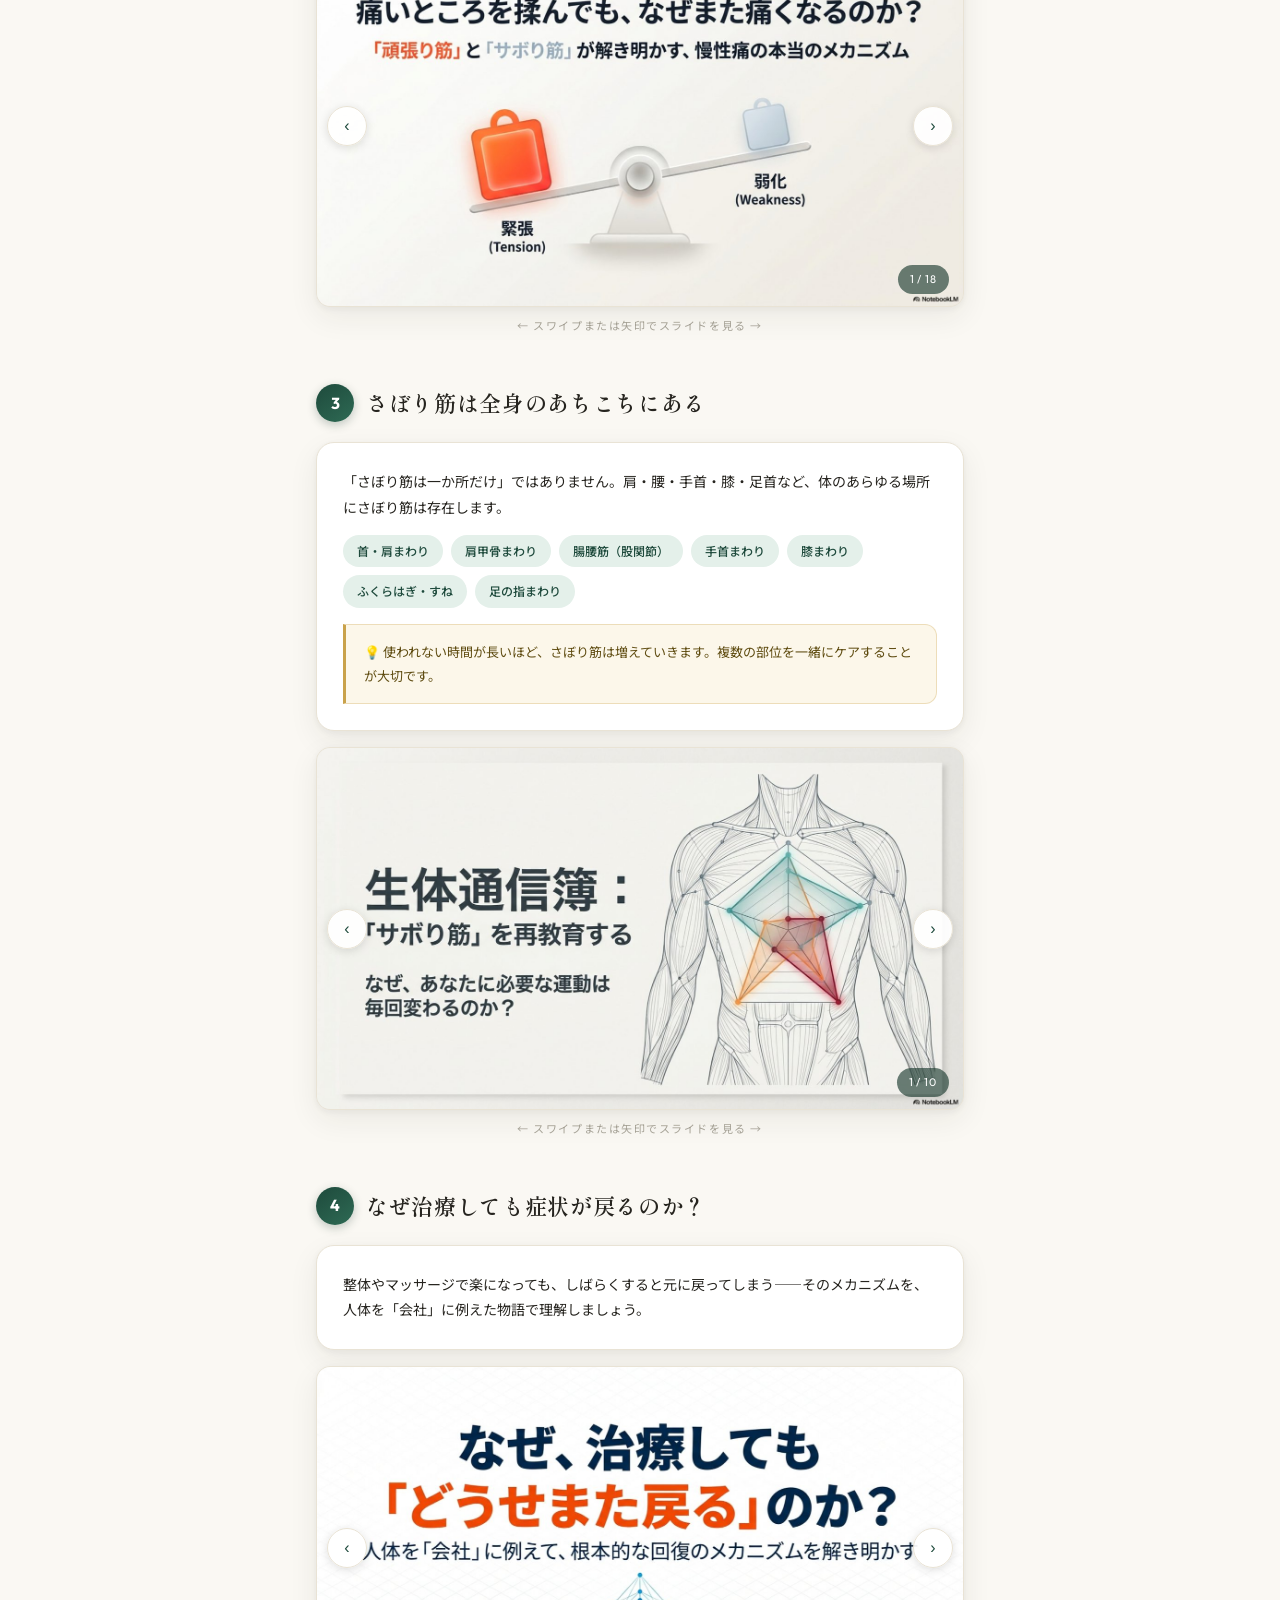
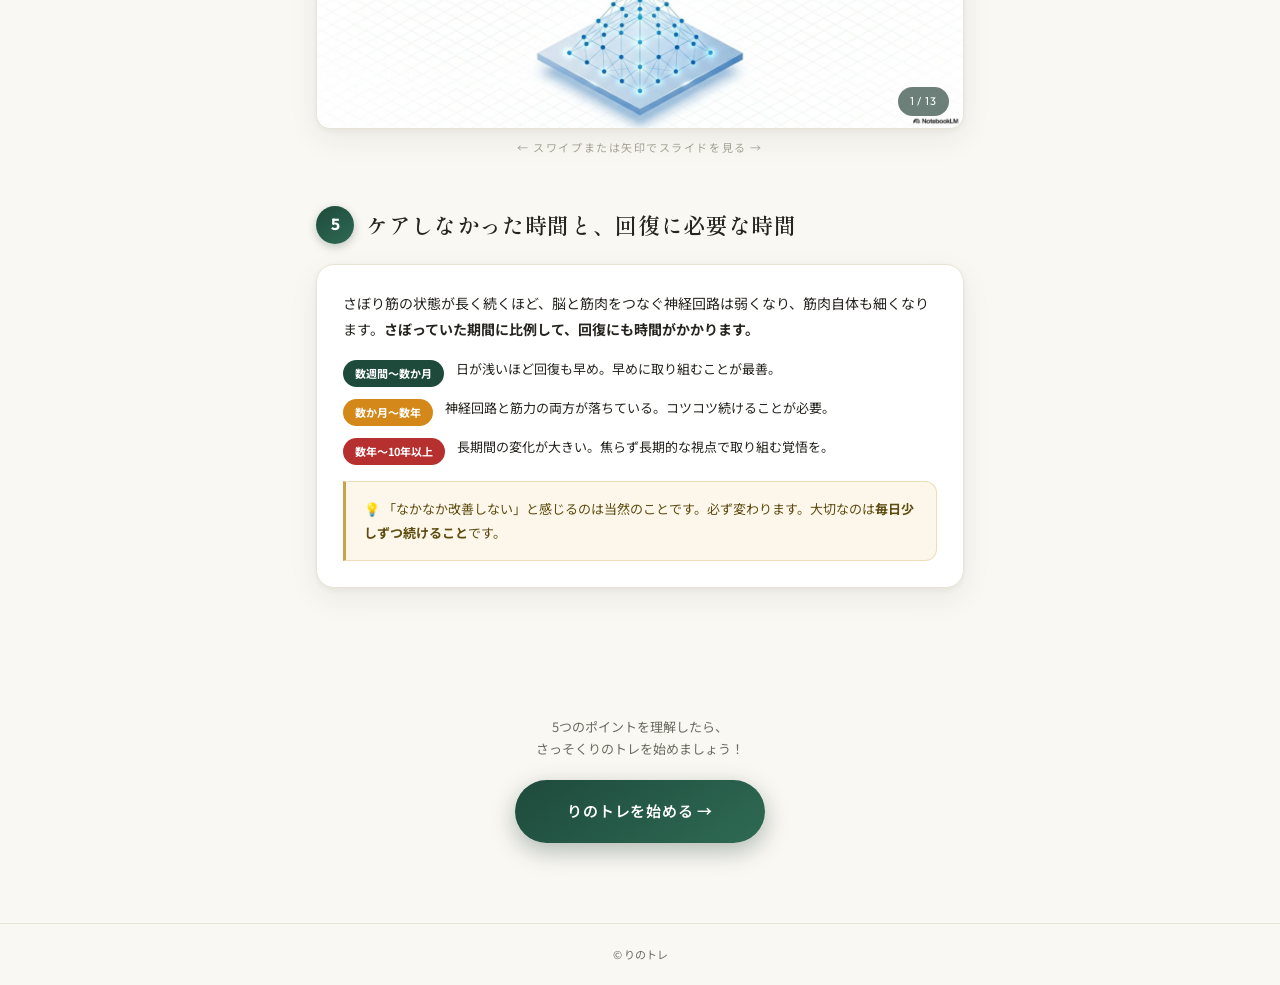
==== commit d3e2e250: "feat: はじめにページへ新PDF資料3本（41枚）を優先掲載 - ②がんばり筋・さぼり筋 →「痛いところを揉んでも、なぜまた痛くなるのか」18枚 - ③さぼり筋は全身にある →「生体通信簿：サボり" ====
--- a/intro.html
+++ b/intro.html
@@ -217,6 +217,53 @@
       box-shadow: var(--shadow); display: block;
     }
 
+    /* slide viewer（PDF資料スライダー） */
+    .slide-viewer {
+      position: relative;
+      border-radius: 14px; overflow: hidden;
+      border: 1px solid var(--border);
+      background: #EFECE4;
+      margin-top: 16px;
+      box-shadow: var(--shadow);
+    }
+    .slide-track {
+      display: flex;
+      overflow-x: auto;
+      scroll-snap-type: x mandatory;
+      -webkit-overflow-scrolling: touch;
+      scrollbar-width: none;
+    }
+    .slide-track::-webkit-scrollbar { display: none; }
+    .slide-track img {
+      flex-shrink: 0; width: 100%;
+      scroll-snap-align: start; display: block;
+    }
+    .slide-count {
+      position: absolute; bottom: 12px; right: 14px;
+      background: rgba(20,53,41,0.62); color: #fff;
+      font-family: 'Outfit', sans-serif;
+      font-size: 11px; padding: 4px 12px; border-radius: 100px;
+      letter-spacing: 0.08em; pointer-events: none;
+    }
+    .slide-btn {
+      position: absolute; top: 50%; transform: translateY(-50%);
+      width: 40px; height: 40px; border-radius: 50%;
+      background: rgba(255,255,255,0.92);
+      border: 1px solid var(--border);
+      cursor: pointer; font-size: 16px; color: var(--primary);
+      display: flex; align-items: center; justify-content: center;
+      box-shadow: 0 2px 10px rgba(0,0,0,0.12);
+      transition: background 0.2s, transform 0.15s;
+      z-index: 2;
+    }
+    .slide-btn:hover { background: #fff; }
+    .slide-btn.prev { left: 10px; }
+    .slide-btn.next { right: 10px; }
+    .slide-hint {
+      text-align: center; font-size: 11px; color: #A8A498;
+      padding: 8px 0 0; letter-spacing: 0.14em;
+    }
+
     /* time bars */
     .time-rows { display: flex; flex-direction: column; gap: 10px; margin-top: 16px; }
     .time-row { display: flex; gap: 12px; align-items: flex-start; }
@@ -350,6 +397,32 @@
         💡 どの筋肉がさぼっているかは<strong>人によって違います</strong>。生活習慣・仕事・体型・年齢などで一人ひとり異なります。
       </div>
     </div>
+    <div class="slide-viewer" data-slides>
+      <div class="slide-track">
+        <img src="slides/sabori-01.jpg" alt="痛いところを揉んでも、なぜまた痛くなるのか" loading="lazy">
+        <img src="slides/sabori-02.jpg" alt="硬くて痛い場所＝原因だと思っていませんか" loading="lazy">
+        <img src="slides/sabori-03.jpg" alt="痛みの正体は頑張りすぎている筋肉" loading="lazy">
+        <img src="slides/sabori-04.jpg" alt="関節の絶対法則：2つの筋肉の合計は常に10" loading="lazy">
+        <img src="slides/sabori-05.jpg" alt="隠れた真犯人：サボり筋" loading="lazy">
+        <img src="slides/sabori-06.jpg" alt="あなたの筋肉を診断する" loading="lazy">
+        <img src="slides/sabori-07.jpg" alt="なぜ8対2の不均衡が生まれるのか" loading="lazy">
+        <img src="slides/sabori-08.jpg" alt="マッサージの罠：なぜ痛みは必ず戻るのか" loading="lazy">
+        <img src="slides/sabori-09.jpg" alt="根本的な関係性が変わっていない" loading="lazy">
+        <img src="slides/sabori-10.jpg" alt="筋肉の関係は、ある夫婦関係に似ている" loading="lazy">
+        <img src="slides/sabori-11.jpg" alt="過労の妻とサボる夫" loading="lazy">
+        <img src="slides/sabori-12.jpg" alt="ハワイ旅行（マッサージ）という一時しのぎ" loading="lazy">
+        <img src="slides/sabori-13.jpg" alt="翌日には、また負担は8に戻る" loading="lazy">
+        <img src="slides/sabori-14.jpg" alt="解決策は夫を鍛えること" loading="lazy">
+        <img src="slides/sabori-15.jpg" alt="5対5の黄金比を目指す" loading="lazy">
+        <img src="slides/sabori-16.jpg" alt="サボり筋は、体中に隠れている" loading="lazy">
+        <img src="slides/sabori-17.jpg" alt="慢性痛を終わらせるための新しい方程式" loading="lazy">
+        <img src="slides/sabori-18.jpg" alt="痛い場所には、触らなくていい" loading="lazy">
+      </div>
+      <button class="slide-btn prev" type="button" aria-label="前のスライド">‹</button>
+      <button class="slide-btn next" type="button" aria-label="次のスライド">›</button>
+      <span class="slide-count"></span>
+    </div>
+    <p class="slide-hint">← スワイプまたは矢印でスライドを見る →</p>
   </section>
 
   <!-- ③ -->
@@ -373,6 +446,24 @@
         💡 使われない時間が長いほど、さぼり筋は増えていきます。複数の部位を一緒にケアすることが大切です。
       </div>
     </div>
+    <div class="slide-viewer" data-slides>
+      <div class="slide-track">
+        <img src="slides/report-01.jpg" alt="生体通信簿：サボり筋を再教育する" loading="lazy">
+        <img src="slides/report-02.jpg" alt="よくある誤解：ここさえ鍛えれば治る？" loading="lazy">
+        <img src="slides/report-03.jpg" alt="体は単一の機械ではない" loading="lazy">
+        <img src="slides/report-04.jpg" alt="体を5つの教科の通信簿で考えてみる" loading="lazy">
+        <img src="slides/report-05.jpg" alt="真のサボり筋＝圧倒的な0点の教科" loading="lazy">
+        <img src="slides/report-06.jpg" alt="改善のロードマップ：フェーズ1" loading="lazy">
+        <img src="slides/report-07.jpg" alt="改善のロードマップ：フェーズ2と3" loading="lazy">
+        <img src="slides/report-08.jpg" alt="停滞の罠：同じ運動への固執" loading="lazy">
+        <img src="slides/report-09.jpg" alt="動作テスト＝今日の小テスト" loading="lazy">
+        <img src="slides/report-10.jpg" alt="あなたのメニューが毎回変わる理由" loading="lazy">
+      </div>
+      <button class="slide-btn prev" type="button" aria-label="前のスライド">‹</button>
+      <button class="slide-btn next" type="button" aria-label="次のスライド">›</button>
+      <span class="slide-count"></span>
+    </div>
+    <p class="slide-hint">← スワイプまたは矢印でスライドを見る →</p>
   </section>
 
   <!-- ④ -->
@@ -382,18 +473,29 @@
       <h2 class="sec-title">なぜ治療しても症状が戻るのか？</h2>
     </div>
     <div class="card story-intro">
-      <p>整体やマッサージで楽になっても、しばらくすると元に戻ってしまう——そのメカニズムを「株式会社ジブン」の物語で理解しましょう。</p>
-    </div>
-    <div class="story-grid">
-      <img class="reveal" src="story/jibun-01.jpg" alt="ようこそ、株式会社ジブンへ" loading="lazy">
-      <img class="reveal" src="story/jibun-02.jpg" alt="かつて活気にあふれていたオフィスに異変が" loading="lazy">
-      <img class="reveal" src="story/jibun-03.jpg" alt="残った社員も、実は大半がサボっています" loading="lazy">
-      <img class="reveal" src="story/jibun-04.jpg" alt="敏腕コンサルタント「りの」による劇的な変化" loading="lazy">
-      <img class="reveal" src="story/jibun-05.jpg" alt="外部からの刺激だけでは、根本的な解決にはなりません" loading="lazy">
-      <img class="reveal" src="story/jibun-06.jpg" alt="社長である「ジブン」の地道な努力が必要です" loading="lazy">
-      <img class="reveal" src="story/jibun-07.jpg" alt="コツコツとした積み重ねが、組織を再び動かします" loading="lazy">
-      <img class="reveal" src="story/jibun-08.jpg" alt="痛みのない、元の強いカラダへ" loading="lazy">
-    </div>
+      <p>整体やマッサージで楽になっても、しばらくすると元に戻ってしまう——そのメカニズムを、人体を「会社」に例えた物語で理解しましょう。</p>
+    </div>
+    <div class="slide-viewer" data-slides>
+      <div class="slide-track">
+        <img src="slides/company-01.jpg" alt="なぜ、治療してもどうせまた戻るのか" loading="lazy">
+        <img src="slides/company-02.jpg" alt="どうせ治療しても、また症状は戻るんでしょ？" loading="lazy">
+        <img src="slides/company-03.jpg" alt="おっしゃる通りです。症状は必ず戻ります。" loading="lazy">
+        <img src="slides/company-04.jpg" alt="株式会社あなたの身体の最盛期" loading="lazy">
+        <img src="slides/company-05.jpg" alt="経営悪化とリストラ（怪我・慢性的な不調）" loading="lazy">
+        <img src="slides/company-06.jpg" alt="内部崩壊：残された50人の真実" loading="lazy">
+        <img src="slides/company-07.jpg" alt="外部コンサルタント（治療家）の介入" loading="lazy">
+        <img src="slides/company-08.jpg" alt="なぜ症状は戻るのか？（コンサルタントの不在）" loading="lazy">
+        <img src="slides/company-09.jpg" alt="真の回復は組織を経営すること" loading="lazy">
+        <img src="slides/company-10.jpg" alt="社長（あなた）のミッション：継続的な業務命令" loading="lazy">
+        <img src="slides/company-11.jpg" alt="組織回復の軌跡（時間と成長）" loading="lazy">
+        <img src="slides/company-12.jpg" alt="放置した時間＝回復に必要な時間" loading="lazy">
+        <img src="slides/company-13.jpg" alt="今日から、あなたが身体の優秀な経営者に" loading="lazy">
+      </div>
+      <button class="slide-btn prev" type="button" aria-label="前のスライド">‹</button>
+      <button class="slide-btn next" type="button" aria-label="次のスライド">›</button>
+      <span class="slide-count"></span>
+    </div>
+    <p class="slide-hint">← スワイプまたは矢印でスライドを見る →</p>
   </section>
 
   <!-- ⑤ -->
@@ -448,6 +550,28 @@
   setTimeout(() => {
     document.querySelectorAll('.reveal:not(.visible)').forEach(el => el.classList.add('visible'));
   }, 3000);
+
+  // スライドビューア（カウンター＋矢印ボタン）
+  document.querySelectorAll('[data-slides]').forEach(viewer => {
+    const track = viewer.querySelector('.slide-track');
+    const count = viewer.querySelector('.slide-count');
+    const total = track.querySelectorAll('img').length;
+
+    function update() {
+      const w = track.clientWidth;
+      const idx = w ? Math.round(track.scrollLeft / w) + 1 : 1;
+      count.textContent = Math.min(Math.max(idx, 1), total) + ' / ' + total;
+    }
+    update();
+    track.addEventListener('scroll', update, { passive: true });
+
+    viewer.querySelector('.slide-btn.prev').addEventListener('click', () => {
+      track.scrollBy({ left: -track.clientWidth, behavior: 'smooth' });
+    });
+    viewer.querySelector('.slide-btn.next').addEventListener('click', () => {
+      track.scrollBy({ left: track.clientWidth, behavior: 'smooth' });
+    });
+  });
 </script>
 
 </body>
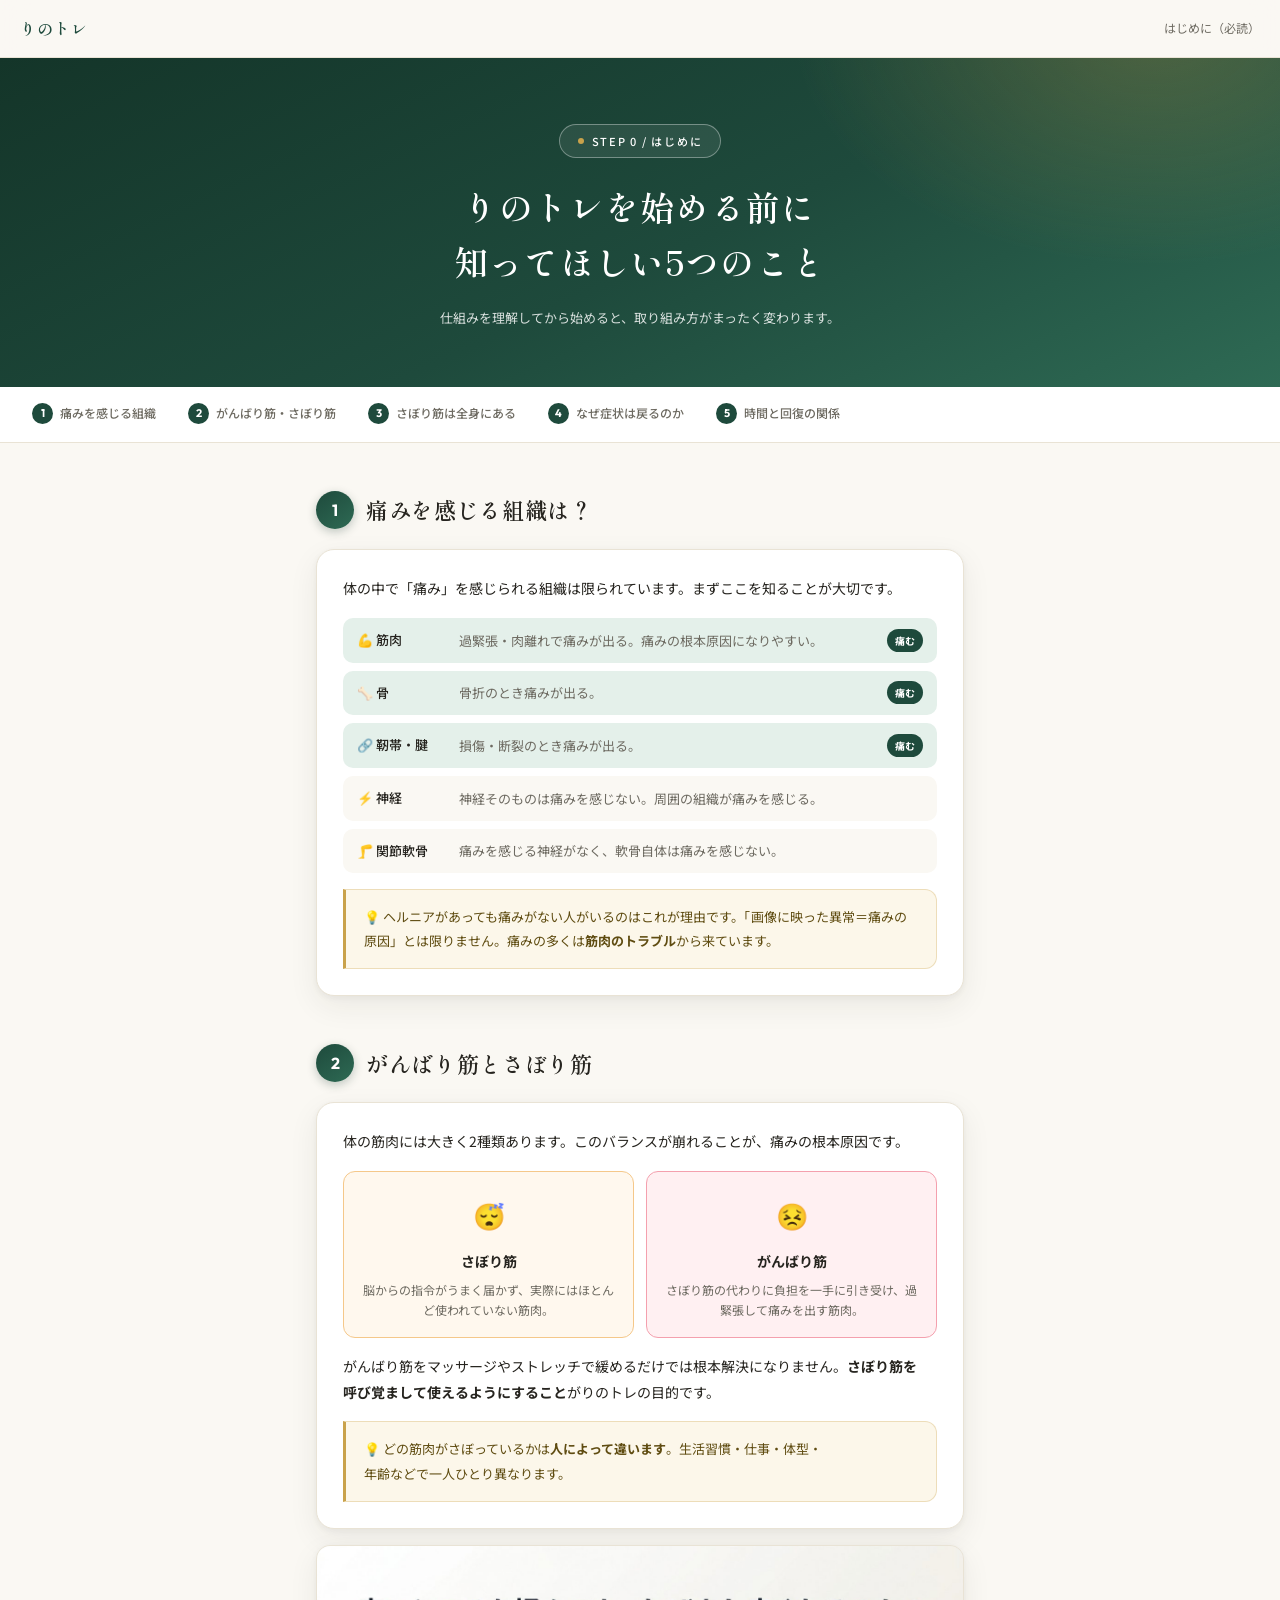
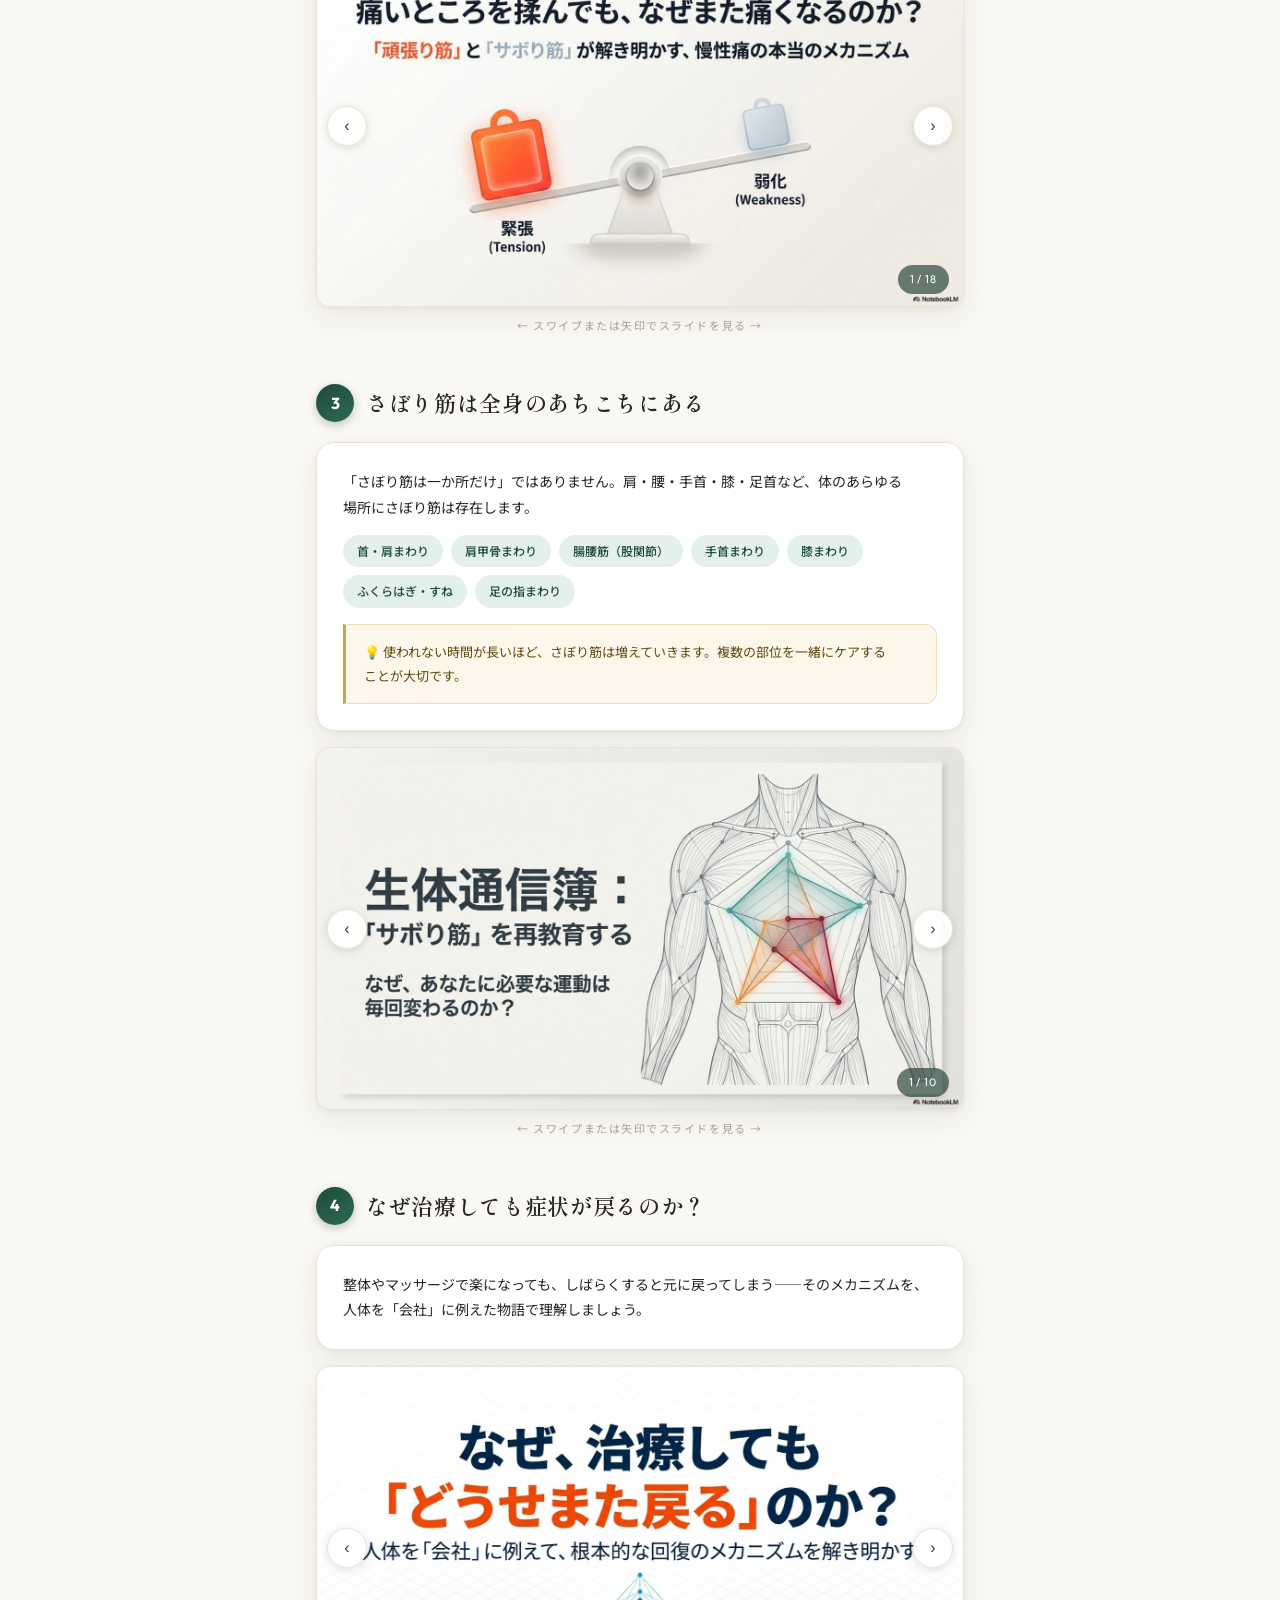
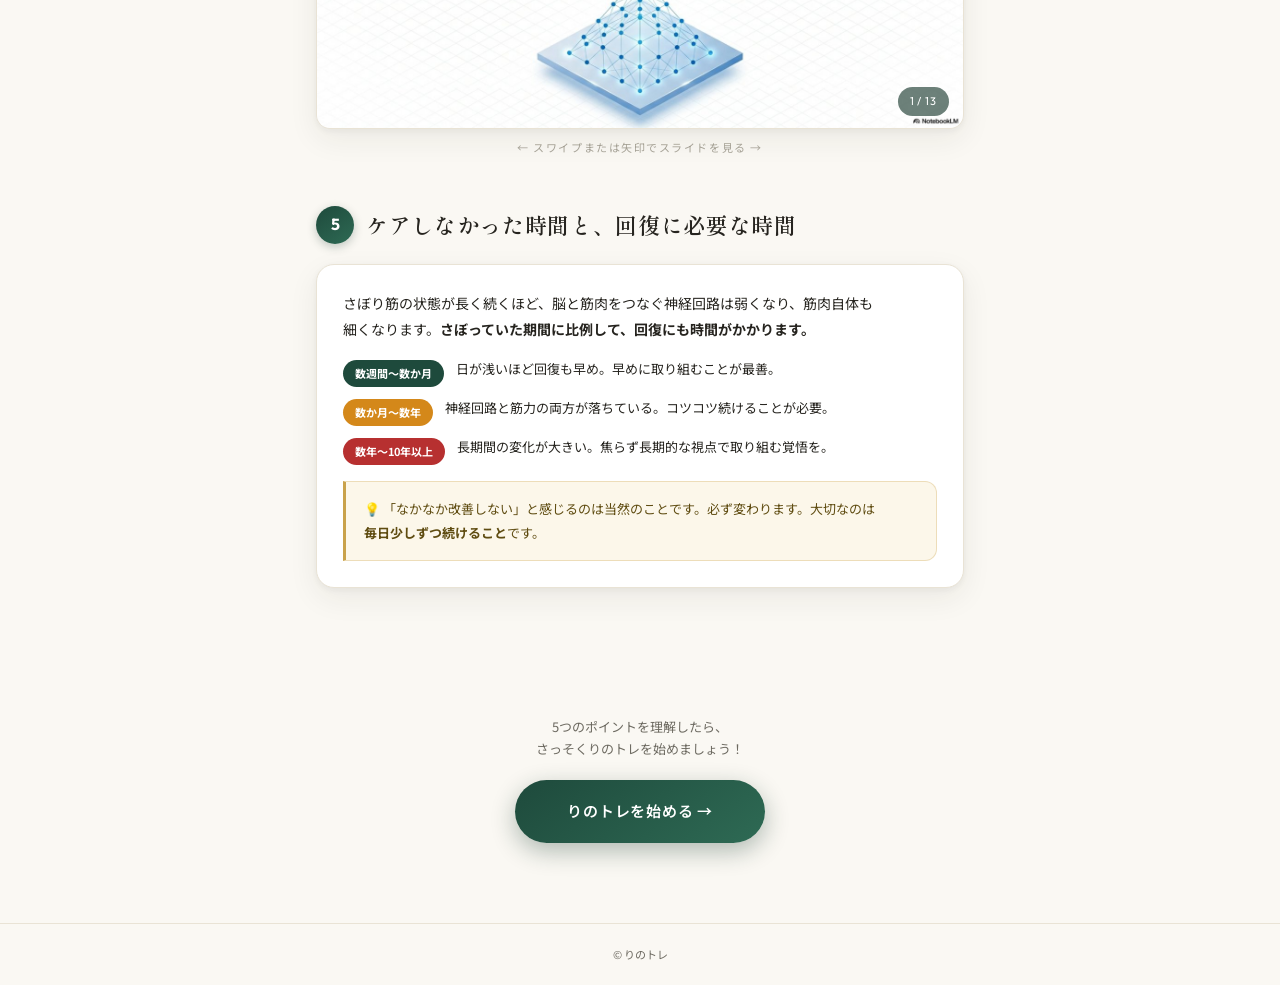
==== commit 80d66fa7: "improve: 日本語タイポグラフィ最適化（スマホ/PC両対応） - 見出しにtext-wrap: balance（行末の孤立文字を防止） - 本文にtext-wrap: pretty（読みやすい折" ====
--- a/intro.html
+++ b/intro.html
@@ -297,6 +297,19 @@
     }
     .cta-btn:hover { transform: translateY(-3px); box-shadow: 0 12px 30px rgba(20,53,41,0.4); }
 
+    /* ─── 日本語タイポグラフィ最適化 ─── */
+    .hero h1, .sec-title { text-wrap: balance; }
+    .hero p, .card p, .insight, .tissue-row-note, .muscle-box-desc,
+    .time-row-text, .cta-note { text-wrap: pretty; }
+    @supports (word-break: auto-phrase) {
+      .hero h1, .sec-title, .hero p, .card p, .insight, .cta-note {
+        word-break: auto-phrase;
+      }
+    }
+    @media (max-width: 600px) {
+      .hero p br, .cta-note br { display: none; }
+    }
+
     /* ─── REVEAL ─── */
     .reveal { opacity: 0; transform: translateY(18px); transition: opacity 0.5s ease, transform 0.5s ease; }
     .reveal.visible { opacity: 1; transform: translateY(0); }
